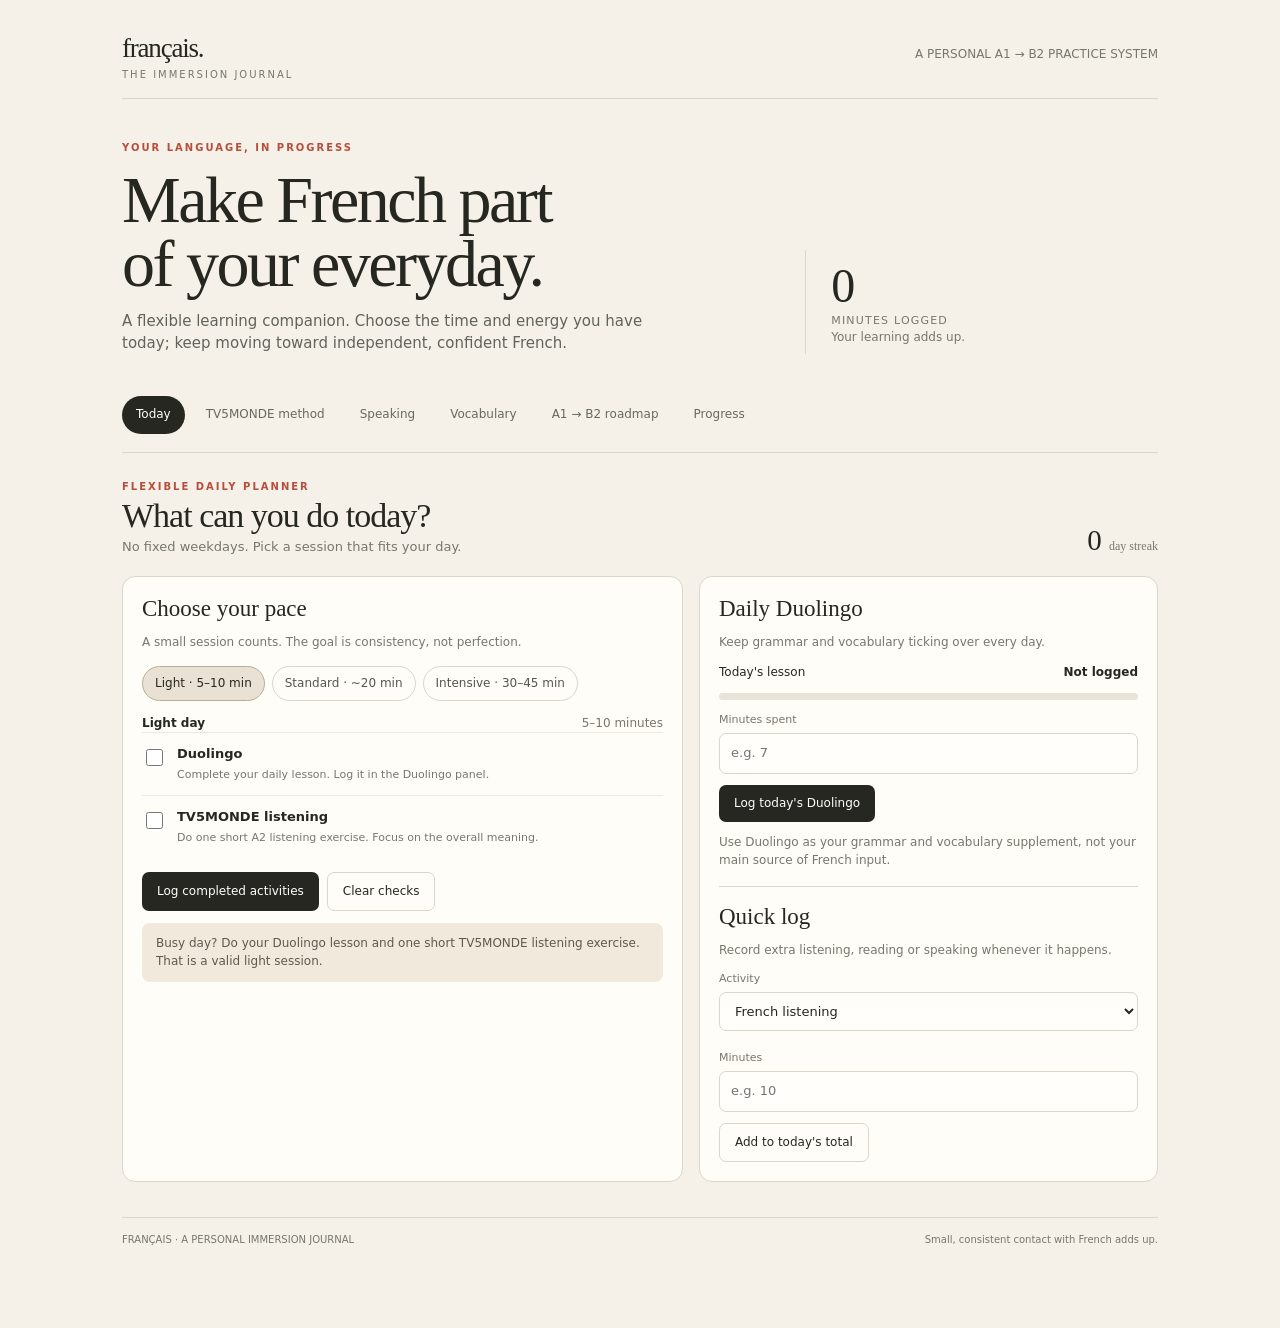
==== index.html @ 385cba16 "Add files via upload" ====
<!doctype html>
<html lang="en">
<head>
<meta charset="utf-8">
<meta name="viewport" content="width=device-width, initial-scale=1, viewport-fit=cover">
<meta name="theme-color" content="#f5f1e8">
<meta name="description" content="A flexible, editorial French immersion tracker from A1 to B2.">
<link rel="manifest" href="manifest.webmanifest">
<title>Français — Immersion Tracker</title>
<style>
:root{--paper:#f5f1e8;--ink:#252720;--muted:#77776d;--line:#dcd6c9;--red:#b64e3d;--green:#456b59;--blue:#526c83;--card:#fffdf8;--serif:Georgia,'Times New Roman',serif;--sans:Inter,ui-sans-serif,system-ui,-apple-system,BlinkMacSystemFont,"Segoe UI",sans-serif}
*{box-sizing:border-box}body{margin:0;background:var(--paper);color:var(--ink);font-family:var(--sans);line-height:1.45}button,input,textarea,select{font:inherit}button{cursor:pointer}.shell{max-width:1080px;margin:auto;padding:22px 22px 80px}.top{display:flex;justify-content:space-between;align-items:center;border-bottom:1px solid var(--line);padding:7px 0 18px}.brand{font-family:var(--serif);font-size:27px;letter-spacing:-1.2px}.brand small{display:block;font:10px var(--sans);letter-spacing:2px;color:var(--muted);margin-top:1px}.topright{font-size:12px;color:var(--muted)}.hero{padding:42px 0 30px;display:grid;grid-template-columns:1.3fr .7fr;gap:28px;align-items:end}.eyebrow{font-size:10px;letter-spacing:2px;text-transform:uppercase;color:var(--red);font-weight:700}.hero h1{font:clamp(38px,6vw,66px)/.98 var(--serif);letter-spacing:-2.5px;margin:12px 0 14px;max-width:650px}.hero p{color:#62635b;max-width:570px;margin:0;font-size:15px}.hero-stat{border-left:1px solid var(--line);padding:8px 0 8px 25px}.big{font:48px var(--serif)}.statlabel{font-size:11px;letter-spacing:1.2px;color:var(--muted);text-transform:uppercase}.nav{display:flex;gap:7px;overflow:auto;padding:12px 0 18px;border-bottom:1px solid var(--line);position:sticky;top:0;background:var(--paper);z-index:5}.nav button{border:1px solid transparent;background:transparent;padding:9px 13px;border-radius:30px;color:#686960;font-size:12px;white-space:nowrap}.nav button.active{background:var(--ink);color:#fff}.section{display:none;padding-top:27px}.section.active{display:block}.sectionhead{display:flex;justify-content:space-between;gap:16px;align-items:end;margin-bottom:19px}.sectionhead h2{font:34px var(--serif);letter-spacing:-1px;margin:3px 0}.sectionhead p{margin:0;color:var(--muted);font-size:13px}.grid{display:grid;grid-template-columns:1.1fr .9fr;gap:16px}.card{background:var(--card);border:1px solid var(--line);border-radius:13px;padding:19px}.card h3{font:23px var(--serif);margin:0 0 6px}.muted{color:var(--muted);font-size:12px}.pills{display:flex;gap:7px;flex-wrap:wrap;margin:14px 0}.pill{border:1px solid var(--line);background:transparent;padding:8px 12px;border-radius:30px;font-size:12px;color:#55574f}.pill.selected{background:#e9e2d4;border-color:#b9ad98;color:var(--ink)}.activity{display:flex;gap:11px;align-items:flex-start;padding:12px 0;border-top:1px solid #eee9df}.activity input{accent-color:var(--green);margin-top:4px;width:17px;height:17px}.activity strong{display:block;font-size:13px}.activity small{display:block;color:var(--muted);font-size:11px;margin-top:3px}.btn{border:0;background:var(--ink);color:white;padding:10px 15px;border-radius:7px;font-size:12px}.btn.secondary{background:transparent;color:var(--ink);border:1px solid var(--line)}.btn.red{background:var(--red)}.btnrow{display:flex;gap:8px;flex-wrap:wrap;margin-top:14px}.progress{height:7px;background:#e9e4d9;border-radius:10px;overflow:hidden;margin:12px 0}.progress span{display:block;height:100%;background:var(--green);width:0;transition:width .2s}.metricrow{display:flex;justify-content:space-between;font-size:12px}.input,textarea,select{width:100%;border:1px solid var(--line);background:#fffefa;border-radius:7px;padding:10px 11px;color:var(--ink);font-size:13px;margin:5px 0 11px}textarea{min-height:90px;resize:vertical}.label{font-size:11px;color:var(--muted);display:block;margin-top:8px}.link{color:var(--red);text-decoration:none;font-size:12px;font-weight:650}.link:hover{text-decoration:underline}.steps{counter-reset:step}.step{display:grid;grid-template-columns:28px 1fr;gap:10px;padding:13px 0;border-top:1px solid #eee9df}.step:before{counter-increment:step;content:counter(step);width:25px;height:25px;border-radius:50%;background:#eee8dc;display:grid;place-items:center;font:14px var(--serif)}.step strong{font-size:13px}.step p{margin:3px 0 0;color:var(--muted);font-size:12px}.word{padding:13px 0;border-top:1px solid #eee9df;display:flex;justify-content:space-between;gap:12px}.word strong{font:18px var(--serif)}.tag{font-size:10px;color:var(--green);background:#eaf0e9;padding:4px 7px;border-radius:20px;height:max-content}.road{display:grid;grid-template-columns:repeat(4,1fr);gap:10px}.phase{border:1px solid var(--line);background:var(--card);border-radius:12px;padding:15px}.phase .level{font:30px var(--serif)}.phase h3{font:19px var(--serif);margin:5px 0}.phase p,.phase li{font-size:11px;color:var(--muted)}.phase ul{padding-left:17px}.phase.current{border-color:var(--red);box-shadow:inset 0 3px var(--red)}.notice{background:#f0e9dc;padding:12px 14px;border-radius:8px;font-size:12px;color:#60594d;margin-top:12px}.empty{font-size:12px;color:var(--muted);padding:15px 0}.footer{border-top:1px solid var(--line);margin-top:35px;padding-top:15px;color:var(--muted);font-size:10px;display:flex;justify-content:space-between;gap:12px}.streak{font:29px var(--serif)}.toast{position:fixed;bottom:20px;left:50%;transform:translateX(-50%);background:var(--ink);color:white;padding:10px 16px;border-radius:30px;font-size:12px;opacity:0;transition:opacity .2s;pointer-events:none}.toast.show{opacity:1}
@media(max-width:720px){.shell{padding:14px 15px 55px}.hero{grid-template-columns:1fr;padding:30px 0 20px;gap:17px}.hero-stat{border-left:0;border-top:1px solid var(--line);padding:14px 0 0;display:flex;align-items:center;gap:12px}.big{font-size:36px}.grid{grid-template-columns:1fr}.road{grid-template-columns:repeat(2,1fr)}.sectionhead{align-items:start;flex-direction:column}.topright{font-size:10px}}
@media(max-width:390px){.road{grid-template-columns:1fr}.hero h1{font-size:43px}}
</style>
</head>
<body>
<div class="shell">
<header class="top"><div class="brand">français.<small>THE IMMERSION JOURNAL</small></div><div class="topright">A PERSONAL A1 → B2 PRACTICE SYSTEM</div></header>
<section class="hero"><div><div class="eyebrow">Your language, in progress</div><h1>Make French part<br>of your everyday.</h1><p>A flexible learning companion. Choose the time and energy you have today; keep moving toward independent, confident French.</p></div><div class="hero-stat"><div class="big" id="totalMinutes">0</div><div><div class="statlabel">Minutes logged</div><div class="muted">Your learning adds up.</div></div></div></section>
<nav class="nav" aria-label="Main navigation">
<button class="active" data-tab="today">Today</button><button data-tab="tv5">TV5MONDE method</button><button data-tab="speaking">Speaking</button><button data-tab="vocab">Vocabulary</button><button data-tab="roadmap">A1 → B2 roadmap</button><button data-tab="history">Progress</button>
</nav>

<main>
<section class="section active" id="today">
<div class="sectionhead"><div><div class="eyebrow">Flexible daily planner</div><h2>What can you do today?</h2><p>No fixed weekdays. Pick a session that fits your day.</p></div><div class="streak"><span id="streak">0</span> <span class="muted">day streak</span></div></div>
<div class="grid">
<div class="card"><h3>Choose your pace</h3><p class="muted">A small session counts. The goal is consistency, not perfection.</p>
<div class="pills" id="modes"><button class="pill selected" data-mode="light">Light · 5–10 min</button><button class="pill" data-mode="standard">Standard · ~20 min</button><button class="pill" data-mode="intensive">Intensive · 30–45 min</button></div>
<div class="metricrow"><strong id="modeTitle">Light day</strong><span id="modeTime" class="muted">5–10 minutes</span></div>
<div id="tasks"></div>
<div class="btnrow"><button class="btn" id="finishSession">Log completed activities</button><button class="btn secondary" id="clearChecks">Clear checks</button></div>
<div class="notice">Busy day? Do your Duolingo lesson and one short TV5MONDE listening exercise. That is a valid light session.</div>
</div>
<div class="card"><h3>Daily Duolingo</h3><p class="muted">Keep grammar and vocabulary ticking over every day.</p>
<div class="metricrow"><span>Today's lesson</span><strong id="duoStatus">Not logged</strong></div><div class="progress"><span id="duoBar"></span></div>
<label class="label">Minutes spent</label><input class="input" id="duoMinutes" type="number" min="0" max="180" placeholder="e.g. 7">
<button class="btn" id="logDuo">Log today's Duolingo</button>
<p class="muted" style="margin-top:12px">Use Duolingo as your grammar and vocabulary supplement, not your main source of French input.</p>
<hr style="border:0;border-top:1px solid var(--line);margin:17px 0">
<h3>Quick log</h3><p class="muted">Record extra listening, reading or speaking whenever it happens.</p>
<label class="label">Activity</label><select class="input" id="quickType"><option>French listening</option><option>Speaking</option><option>Reading</option><option>Writing</option><option>TV5MONDE</option><option>Other immersion</option></select>
<label class="label">Minutes</label><input class="input" id="quickMinutes" type="number" min="1" max="300" placeholder="e.g. 10">
<button class="btn secondary" id="quickLog">Add to today's total</button>
</div>
</div>
</section>

<section class="section" id="tv5">
<div class="sectionhead"><div><div class="eyebrow">Primary learning resource</div><h2>How to use TV5MONDE</h2><p>Turn one short lesson into listening, comprehension and usable language.</p></div><a class="link" href="https://apprendre.tv5monde.com/" target="_blank" rel="noopener">Open TV5MONDE ↗</a></div>
<div class="grid">
<div class="card"><h3>The five-step lesson</h3><p class="muted">Use this workflow for an A2 activity. It also works at B1 and B2.</p>
<div class="steps">
<div class="step"><div><strong>Listen first — no transcript</strong><p>Watch or listen once. Identify the topic, speakers and general message. Don't pause for every unknown word.</p></div></div>
<div class="step"><div><strong>Answer the comprehension questions</strong><p>Use what you understood. Guess where necessary; this trains real-time comprehension.</p></div></div>
<div class="step"><div><strong>Check the transcript</strong><p>Review incorrect answers. Find 3–5 useful words or expressions, not every unfamiliar item.</p></div></div>
<div class="step"><div><strong>Listen again</strong><p>Replay a short section while following the French text, then listen once more without reading.</p></div></div>
<div class="step"><div><strong>Produce something</strong><p>Say or write 2–3 original sentences using expressions from the lesson.</p></div></div>
</div>
</div>
<div class="card"><h3>Log a TV5MONDE lesson</h3><p class="muted">Keep a record of what you studied and what needs another pass.</p>
<label class="label">Lesson title or topic</label><input class="input" id="tvTitle" placeholder="e.g. Se déplacer en ville">
<label class="label">Level</label><select class="input" id="tvLevel"><option>A2</option><option>B1</option><option>B2</option></select>
<label class="label">How did it feel?</label><select class="input" id="tvDifficulty"><option>Comfortable — understood most of it</option><option>Challenging — understood the general idea</option><option>Difficult — need to repeat it</option></select>
<label class="label">New expressions (one per line)</label><textarea id="tvExpressions" placeholder="Je me rends compte que...&#10;Ça dépend de..."></textarea>
<label class="label">Minutes spent</label><input class="input" id="tvMinutes" type="number" min="1" placeholder="e.g. 15">
<button class="btn" id="saveTV">Save lesson</button>
<div id="tvRecent" class="empty">Your saved lessons will appear here.</div>
</div>
</div>
</section>

<section class="section" id="speaking">
<div class="sectionhead"><div><div class="eyebrow">Active production</div><h2>Find your voice in French.</h2><p>Speak before you feel ready. Fluency grows through retrieval and interaction.</p></div></div>
<div class="grid">
<div class="card"><h3>Conversation prompts</h3><p class="muted">Choose a prompt, then open ChatGPT voice mode or another AI tutor.</p>
<div class="pills" id="promptLevels"><button class="pill selected" data-level="A2">A2</button><button class="pill" data-level="B1">B1</button><button class="pill" data-level="B2">B2</button></div>
<div id="promptBox" style="font:22px/1.3 var(--serif);padding:12px 0;min-height:90px">Raconte-moi ce que tu as fait hier et ce que tu as prévu pour demain.</div>
<div class="btnrow"><button class="btn" id="nextPrompt">Another prompt</button><button class="btn secondary" id="copyPrompt">Copy prompt</button></div>
<label class="label">AI tutor instruction</label><textarea id="tutorText" readonly>You are my French conversation partner. My current level is approximately A2. Speak primarily in French, ask one question at a time, and let me finish before correcting me. At the end, give me three important corrections, five useful expressions, and one short challenge. Gradually increase the difficulty as I improve.</textarea>
<button class="btn secondary" id="copyTutor">Copy AI tutor instructions</button>
</div>
<div class="card"><h3>Speaking session log</h3><p class="muted">Track real speaking practice, not just time spent thinking about French.</p>
<label class="label">What did you talk about?</label><input class="input" id="speakTopic" placeholder="e.g. My studies and career plans">
<label class="label">Minutes spoken</label><input class="input" id="speakMinutes" type="number" min="1" placeholder="e.g. 12">
<label class="label">One thing to improve</label><input class="input" id="speakImprove" placeholder="e.g. Past tense / pronunciation">
<button class="btn" id="saveSpeaking">Save speaking session</button>
<div id="speakRecent" class="empty">Your speaking sessions will appear here.</div>
</div>
</div>
</section>

<section class="section" id="vocab">
<div class="sectionhead"><div><div class="eyebrow">Personal phrasebook</div><h2>Collect language worth keeping.</h2><p>Save expressions in context. Whole phrases are more useful than isolated translations.</p></div></div>
<div class="grid">
<div class="card"><h3>Add an expression</h3>
<label class="label">French expression</label><input class="input" id="wordFR" placeholder="Je me rends compte que...">
<label class="label">Meaning</label><input class="input" id="wordEN" placeholder="I realize that...">
<label class="label">Your example sentence</label><textarea id="wordExample" placeholder="Je me rends compte que je dois pratiquer chaque jour."></textarea>
<label class="label">Source</label><select class="input" id="wordSource"><option>TV5MONDE</option><option>Video / podcast</option><option>Conversation</option><option>Duolingo</option><option>Other</option></select>
<button class="btn" id="saveWord">Save expression</button>
</div>
<div class="card"><h3>Your phrasebook <span class="muted" id="wordCount">0 expressions</span></h3><div id="wordList" class="empty">Your saved expressions will appear here.</div></div>
</div>
</section>

<section class="section" id="roadmap">
<div class="sectionhead"><div><div class="eyebrow">Long-term direction</div><h2>From A2 toward B2.</h2><p>Move forward when your abilities are ready, not just when a calendar says so.</p></div></div>
<div class="road">
<div class="phase current"><div class="eyebrow">Current focus</div><div class="level">A2</div><h3>Build the base</h3><ul><li>Everyday conversations</li><li>Past, present and future</li><li>Clear, slow speech</li><li>Short connected writing</li></ul><p><strong>Ready to progress when:</strong> you can discuss familiar topics and understand the main points of clear everyday audio.</p></div>
<div class="phase"><div class="eyebrow">Next milestone</div><div class="level">B1</div><h3>Become independent</h3><ul><li>Longer conversations</li><li>Explain opinions</li><li>Follow learner podcasts</li><li>Read articles on familiar topics</li></ul><p><strong>Ready to progress when:</strong> you can manage most familiar situations and explain experiences and viewpoints.</p></div>
<div class="phase"><div class="eyebrow">Advanced development</div><div class="level">B1+</div><h3>Build range</h3><ul><li>Native interviews</li><li>Abstract topics</li><li>Quebec French exposure</li><li>Structured arguments</li></ul><p><strong>Focus:</strong> reduce dependence on subtitles and become more precise and spontaneous.</p></div>
<div class="phase"><div class="eyebrow">Target</div><div class="level">B2</div><h3>Confident use</h3><ul><li>Complex discussions</li><li>Professional communication</li><li>Extended listening</li><li>Detailed writing</li></ul><p><strong>Target ability:</strong> interact with reasonable fluency and spontaneity across a broad range of subjects.</p></div>
</div>
<div class="notice">At 20 minutes per day, expect this to be a multi-year project. Use CEFR skill descriptors to assess listening, reading, spoken interaction, spoken production and writing separately. A completed lesson or app streak is not proof of a CEFR level.</div>
<div class="card" style="margin-top:16px"><h3>Recommended progression of resources</h3><div class="activity"><div><strong>A2 · TV5MONDE + clear learner videos</strong><small>Build comprehension with subtitles and repeated listening.</small></div></div><div class="activity"><div><strong>A2 → B1 · InnerFrench</strong><small>Introduce slower, learner-oriented native-style discussions when understandable.</small></div></div><div class="activity"><div><strong>B1 · Radio-Canada and Easy French</strong><small>Increase exposure to spontaneous speech and Quebec accents.</small></div></div><div class="activity"><div><strong>B1 → B2 · Native interviews, news and longer reading</strong><small>Practise nuance, argumentation and professional topics.</small></div></div><div class="btnrow"><a class="link" href="https://apprendre.tv5monde.com/" target="_blank">TV5MONDE ↗</a><a class="link" href="https://innerfrench.com/" target="_blank">InnerFrench ↗</a><a class="link" href="https://ici.radio-canada.ca/" target="_blank">Radio-Canada ↗</a><a class="link" href="https://europass.europa.eu/en/common-european-framework-reference-languages-self-assessment-grid" target="_blank">CEFR self-assessment ↗</a></div></div>
</section>

<section class="section" id="history">
<div class="sectionhead"><div><div class="eyebrow">Your effort, made visible</div><h2>Progress over time.</h2><p>Measure consistency and real practice. Don't confuse streaks with proficiency.</p></div><button class="btn secondary" id="exportData">Export my data</button></div>
<div class="grid">
<div class="card"><h3>Learning totals</h3><div class="metricrow"><span>Total minutes</span><strong id="histMinutes">0</strong></div><div class="metricrow"><span>Duolingo days logged</span><strong id="histDuo">0</strong></div><div class="metricrow"><span>TV5MONDE lessons</span><strong id="histTV">0</strong></div><div class="metricrow"><span>Speaking sessions</span><strong id="histSpeak">0</strong></div><div class="metricrow"><span>Saved expressions</span><strong id="histWords">0</strong></div></div>
<div class="card"><h3>Recent activity</h3><div id="activityHistory" class="empty">Your activity will appear here as you log it.</div></div>
</div>
<div class="btnrow"><button class="btn secondary" id="importData">Import backup</button><input type="file" id="importFile" accept="application/json" hidden><button class="btn secondary" id="resetAll">Reset all data</button></div>
<p class="muted">Your information is stored in this browser on this device. Export a backup before changing phones or browsers. This version does not sync automatically between devices.</p>
</section>
</main>
<footer class="footer"><span>FRANÇAIS · A PERSONAL IMMERSION JOURNAL</span><span>Small, consistent contact with French adds up.</span></footer>
</div>
<div class="toast" id="toast"></div>
<script>
const KEY='francaisImmersion_v1';
const blank=()=>({logs:[],duo:{},tv:[],speaking:[],words:[],checks:{},mode:'light'});
let data=load();
function load(){try{return JSON.parse(localStorage.getItem(KEY))||blank()}catch(e){return blank()}}
function save(){localStorage.setItem(KEY,JSON.stringify(data));render()}
function today(){let d=new Date();return d.getFullYear()+'-'+String(d.getMonth()+1).padStart(2,'0')+'-'+String(d.getDate()).padStart(2,'0')}
function toast(s){let el=document.getElementById('toast');el.textContent=s;el.classList.add('show');setTimeout(()=>el.classList.remove('show'),1800)}
function addLog(type,minutes,detail){data.logs.push({date:today(),type,minutes:Number(minutes)||0,detail:detail||''});}
const modes={
light:{title:'Light day',time:'5–10 minutes',tasks:[['Duolingo','Complete your daily lesson. Log it in the Duolingo panel.'],['TV5MONDE listening','Do one short A2 listening exercise. Focus on the overall meaning.']]},
standard:{title:'Standard day',time:'About 20 minutes',tasks:[['Duolingo','5–7 minutes of grammar and vocabulary.'],['TV5MONDE lesson','8–10 minutes: listen, answer, check transcript, replay.'],['Active recall','3–5 minutes: say or write a few sentences using new expressions.']]},
intensive:{title:'Intensive day',time:'30–45 minutes',tasks:[['Duolingo','5–7 minutes of grammar and vocabulary.'],['TV5MONDE or curated video','10–15 minutes of focused listening and transcript review.'],['Speaking','10–15 minutes of AI or human conversation.'],['Review','5 minutes: note corrections and save useful phrases.']]}
};
function renderTasks(){let m=modes[data.mode];document.querySelectorAll('[data-mode]').forEach(b=>b.classList.toggle('selected',b.dataset.mode===data.mode));document.getElementById('modeTitle').textContent=m.title;document.getElementById('modeTime').textContent=m.time;document.getElementById('tasks').innerHTML=m.tasks.map((t,i)=>`<label class="activity"><input type="checkbox" data-task="${i}" ${data.checks[data.mode+'-'+i]?'checked':''}><span><strong>${t[0]}</strong><small>${t[1]}</small></span></label>`).join('')}
function render(){
renderTasks();
let total=data.logs.reduce((a,x)=>a+x.minutes,0);document.getElementById('totalMinutes').textContent=total;document.getElementById('histMinutes').textContent=total;
let dates=[...new Set(data.logs.map(x=>x.date).concat(Object.keys(data.duo).filter(k=>data.duo[k])))].sort().reverse();let streak=0,cur=new Date();for(let i=0;i<dates.length;i++){let ds=cur.getFullYear()+'-'+String(cur.getMonth()+1).padStart(2,'0')+'-'+String(cur.getDate()).padStart(2,'0');if(dates.includes(ds)){streak++;cur.setDate(cur.getDate()-1)}else if(i===0){cur.setDate(cur.getDate()-1);let y=cur.getFullYear()+'-'+String(cur.getMonth()+1).padStart(2,'0')+'-'+String(cur.getDate()).padStart(2,'0');if(dates.includes(y)){streak++;cur.setDate(cur.getDate()-1)}else break}else break}document.getElementById('streak').textContent=streak;
let duoDays=Object.values(data.duo).filter(Boolean).length;document.getElementById('histDuo').textContent=duoDays;document.getElementById('duoStatus').textContent=data.duo[today()]?'Logged today':'Not logged';document.getElementById('duoBar').style.width=data.duo[today()]?'100%':'0%';
document.getElementById('histTV').textContent=data.tv.length;document.getElementById('histSpeak').textContent=data.speaking.length;document.getElementById('histWords').textContent=data.words.length;document.getElementById('wordCount').textContent=data.words.length+' expressions';
document.getElementById('tvRecent').innerHTML=data.tv.length?data.tv.slice(-3).reverse().map(x=>`<div class="activity"><div><strong>${esc(x.title||'Untitled lesson')} · ${esc(x.level)}</strong><small>${esc(x.difficulty)} · ${x.minutes} min · ${x.date}</small></div></div>`).join(''):'<div class="empty">Your saved lessons will appear here.</div>';
document.getElementById('speakRecent').innerHTML=data.speaking.length?data.speaking.slice(-3).reverse().map(x=>`<div class="activity"><div><strong>${esc(x.topic||'Conversation')} · ${x.minutes} min</strong><small>${esc(x.improve||'No note')} · ${x.date}</small></div></div>`).join(''):'<div class="empty">Your speaking sessions will appear here.</div>';
document.getElementById('wordList').innerHTML=data.words.length?data.words.slice().reverse().map((w,i)=>`<div class="word"><div><strong>${esc(w.fr)}</strong><div class="muted">${esc(w.en)}</div>${w.example?`<small>${esc(w.example)}</small>`:''}<div class="muted">${esc(w.source)}</div></div><button class="pill" data-deleteword="${data.words.length-1-i}">Delete</button></div>`).join(''):'<div class="empty">Your saved expressions will appear here.</div>';
document.getElementById('activityHistory').innerHTML=data.logs.length?data.logs.slice(-12).reverse().map(x=>`<div class="activity"><div><strong>${esc(x.type)} · ${x.minutes} min</strong><small>${esc(x.detail)} ${x.date}</small></div></div>`).join(''):'<div class="empty">Your activity will appear here as you log it.</div>';
}
function esc(s){return String(s??'').replace(/[&<>"']/g,c=>({'&':'&amp;','<':'&lt;','>':'&gt;','"':'&quot;',"'":'&#39;'}[c]))}
document.querySelectorAll('.nav button').forEach(b=>b.addEventListener('click',()=>{document.querySelectorAll('.nav button').forEach(x=>x.classList.toggle('active',x===b));document.querySelectorAll('.section').forEach(x=>x.classList.toggle('active',x.id===b.dataset.tab));window.scrollTo({top:0,behavior:'smooth'})}));
document.getElementById('modes').addEventListener('click',e=>{let b=e.target.closest('[data-mode]');if(!b)return;data.mode=b.dataset.mode;save()});
document.getElementById('tasks').addEventListener('change',e=>{if(e.target.dataset.task!==undefined){data.checks[data.mode+'-'+e.target.dataset.task]=e.target.checked;localStorage.setItem(KEY,JSON.stringify(data))}});
document.getElementById('finishSession').onclick=()=>{let m=modes[data.mode],n=m.tasks.filter((_,i)=>data.checks[data.mode+'-'+i]).length;if(!n){toast('Check an activity first.');return}let mins=data.mode==='light'?8:data.mode==='standard'?20:38;addLog(data.mode+' session',mins,n+' of '+m.tasks.length+' activities checked');save();toast('Session logged.')};
document.getElementById('clearChecks').onclick=()=>{Object.keys(data.checks).filter(k=>k.startsWith(data.mode+'-')).forEach(k=>delete data.checks[k]);save()};
document.getElementById('logDuo').onclick=()=>{let m=Number(document.getElementById('duoMinutes').value)||5;data.duo[today()]=true;addLog('Duolingo',m,'Daily lesson');save();toast('Duolingo logged.')};
document.getElementById('quickLog').onclick=()=>{let m=Number(document.getElementById('quickMinutes').value);if(!m){toast('Enter the minutes first.');return}let t=document.getElementById('quickType').value;addLog(t,m,'Independent activity');save();document.getElementById('quickMinutes').value='';toast('Activity added.')};
document.getElementById('saveTV').onclick=()=>{let title=document.getElementById('tvTitle').value,minutes=Number(document.getElementById('tvMinutes').value)||10;data.tv.push({title,level:document.getElementById('tvLevel').value,difficulty:document.getElementById('tvDifficulty').value,expressions:document.getElementById('tvExpressions').value,minutes,date:today()});addLog('TV5MONDE',minutes,title);save();['tvTitle','tvExpressions','tvMinutes'].forEach(id=>document.getElementById(id).value='');toast('Lesson saved.')};
const prompts={A2:['Raconte-moi ce que tu as fait hier et ce que tu as prévu pour demain.','Décris ton quartier. Qu’est-ce que tu aimes et qu’est-ce que tu voudrais changer ?','Parle-moi d’un film, d’une série ou d’un livre que tu as aimé.','Qu’est-ce que tu fais pour rester en bonne santé ?','Décris une journée idéale pour toi.'],B1:['Penses-tu que les réseaux sociaux rapprochent les gens ou les isolent ? Pourquoi ?','Raconte une décision difficile que tu as prise et explique ses conséquences.','Quels sont les avantages et les inconvénients du télétravail ?','Comment la technologie transforme-t-elle notre façon d’apprendre ?','Si tu pouvais changer une chose dans ton système éducatif, que changerais-tu ?'],B2:['Dans quelle mesure l’intelligence artificielle risque-t-elle de transformer le marché du travail ?','Le bilinguisme devrait-il être une exigence pour certains emplois au Canada ? Défends ton point de vue.','La croissance économique est-elle toujours compatible avec la protection de l’environnement ?','Comment distinguer la liberté individuelle de la responsabilité collective ?','Les études universitaires préparent-elles suffisamment les jeunes au monde professionnel ?']};
let level='A2',pidx=0;function showPrompt(){document.getElementById('promptBox').textContent=prompts[level][pidx%prompts[level].length]}document.getElementById('promptLevels').onclick=e=>{let b=e.target.closest('[data-level]');if(!b)return;level=b.dataset.level;pidx=0;document.querySelectorAll('[data-level]').forEach(x=>x.classList.toggle('selected',x===b));showPrompt()};document.getElementById('nextPrompt').onclick=()=>{pidx++;showPrompt()};document.getElementById('copyPrompt').onclick=()=>copy(document.getElementById('promptBox').textContent);document.getElementById('copyTutor').onclick=()=>copy(document.getElementById('tutorText').value);
async function copy(t){try{await navigator.clipboard.writeText(t);toast('Copied to clipboard.')}catch(e){toast('Select and copy the text manually.')}} 
document.getElementById('saveSpeaking').onclick=()=>{let minutes=Number(document.getElementById('speakMinutes').value);if(!minutes){toast('Enter speaking minutes.');return}let x={topic:document.getElementById('speakTopic').value,minutes,improve:document.getElementById('speakImprove').value,date:today()};data.speaking.push(x);addLog('Speaking',minutes,x.topic);save();['speakTopic','speakMinutes','speakImprove'].forEach(id=>document.getElementById(id).value='');toast('Speaking session saved.')};
document.getElementById('saveWord').onclick=()=>{let fr=document.getElementById('wordFR').value.trim(),en=document.getElementById('wordEN').value.trim();if(!fr||!en){toast('Add the expression and its meaning.');return}data.words.push({fr,en,example:document.getElementById('wordExample').value,source:document.getElementById('wordSource').value});save();['wordFR','wordEN','wordExample'].forEach(id=>document.getElementById(id).value='');toast('Expression saved.')};
document.getElementById('wordList').onclick=e=>{let b=e.target.closest('[data-deleteword]');if(!b)return;data.words.splice(Number(b.dataset.deleteword),1);save()};
document.getElementById('exportData').onclick=()=>{let blob=new Blob([JSON.stringify(data,null,2)],{type:'application/json'});let a=document.createElement('a');a.href=URL.createObjectURL(blob);a.download='francais-backup.json';a.click();URL.revokeObjectURL(a.href)};
document.getElementById('importData').onclick=()=>document.getElementById('importFile').click();document.getElementById('importFile').onchange=async e=>{let f=e.target.files[0];if(!f)return;try{let x=JSON.parse(await f.text());if(!x.logs||!x.words)throw Error();data=x;save();toast('Backup imported.')}catch(err){toast('That backup file could not be read.')}};
document.getElementById('resetAll').onclick=()=>{if(confirm('Delete all French tracker data from this browser? Export a backup first if you want to keep it.')){data=blank();save();toast('Tracker reset.')}};
render();
if('serviceWorker' in navigator && location.protocol.startsWith('http'))navigator.serviceWorker.register('./sw.js').catch(()=>{});
</script>
</body></html>
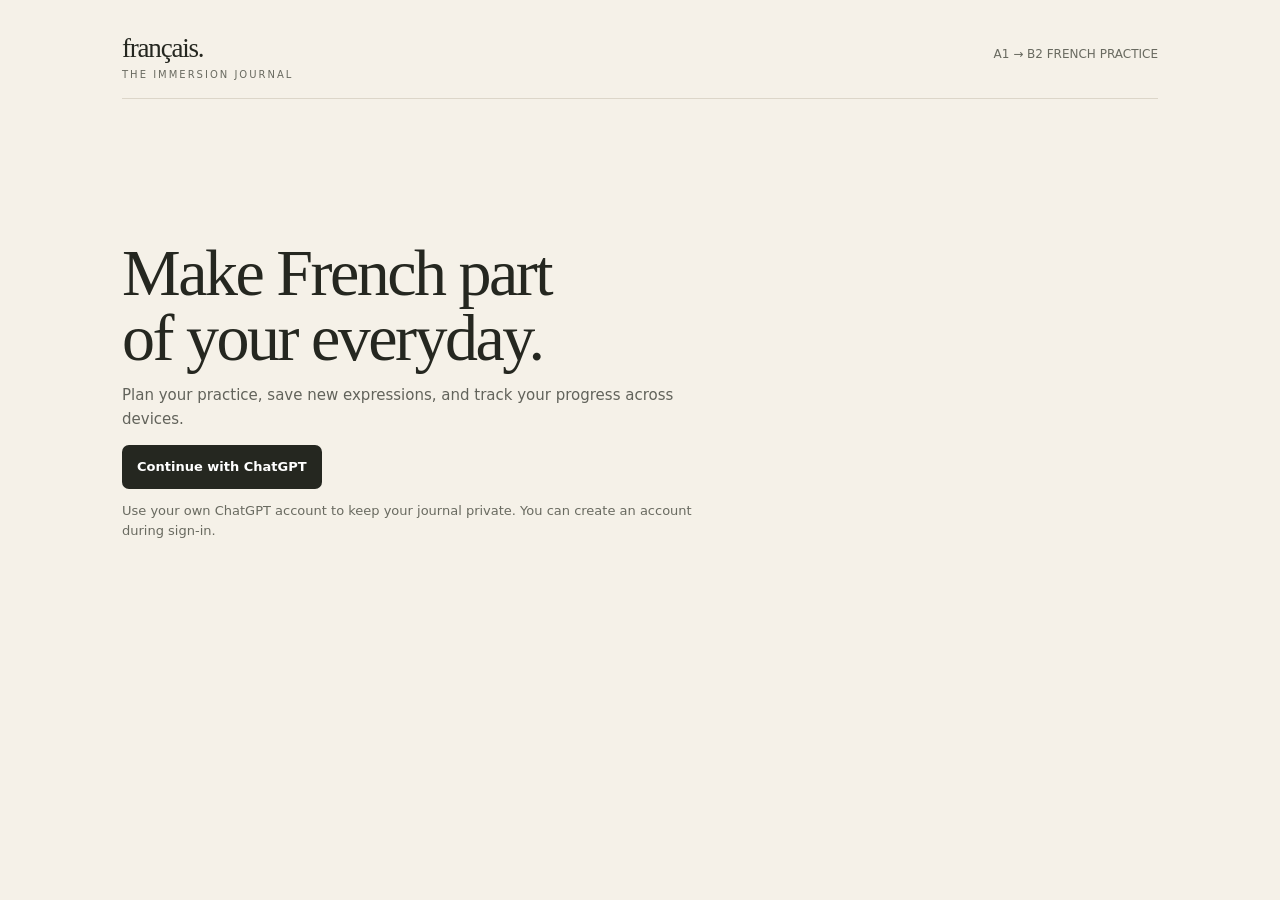
==== commit a6363b2d: "Publish account-based French tracker on GitHub Pages" ====
--- a/index.html
+++ b/index.html
@@ -3,69 +3,94 @@
 <head>
 <meta charset="utf-8">
 <meta name="viewport" content="width=device-width, initial-scale=1, viewport-fit=cover">
+<meta name="referrer" content="no-referrer">
+<meta http-equiv="Content-Security-Policy" content="default-src 'self'; connect-src 'self' https://francais-immersion-journal.twinchime8.chatgpt.site; style-src 'self' 'unsafe-inline'; base-uri 'none'; object-src 'none'">
 <meta name="theme-color" content="#f5f1e8">
+<meta name="journal-owner" content="">
+<meta name="journal-service" content="https://francais-immersion-journal.twinchime8.chatgpt.site">
 <meta name="description" content="A flexible, editorial French immersion tracker from A1 to B2.">
-<link rel="manifest" href="manifest.webmanifest">
+<link rel="manifest" href="./manifest.webmanifest">
+<link rel="icon" href="./journal/icon-192.png">
+<link rel="apple-touch-icon" href="./journal/icon-192.png">
 <title>Français — Immersion Tracker</title>
-<style>
-:root{--paper:#f5f1e8;--ink:#252720;--muted:#77776d;--line:#dcd6c9;--red:#b64e3d;--green:#456b59;--blue:#526c83;--card:#fffdf8;--serif:Georgia,'Times New Roman',serif;--sans:Inter,ui-sans-serif,system-ui,-apple-system,BlinkMacSystemFont,"Segoe UI",sans-serif}
-*{box-sizing:border-box}body{margin:0;background:var(--paper);color:var(--ink);font-family:var(--sans);line-height:1.45}button,input,textarea,select{font:inherit}button{cursor:pointer}.shell{max-width:1080px;margin:auto;padding:22px 22px 80px}.top{display:flex;justify-content:space-between;align-items:center;border-bottom:1px solid var(--line);padding:7px 0 18px}.brand{font-family:var(--serif);font-size:27px;letter-spacing:-1.2px}.brand small{display:block;font:10px var(--sans);letter-spacing:2px;color:var(--muted);margin-top:1px}.topright{font-size:12px;color:var(--muted)}.hero{padding:42px 0 30px;display:grid;grid-template-columns:1.3fr .7fr;gap:28px;align-items:end}.eyebrow{font-size:10px;letter-spacing:2px;text-transform:uppercase;color:var(--red);font-weight:700}.hero h1{font:clamp(38px,6vw,66px)/.98 var(--serif);letter-spacing:-2.5px;margin:12px 0 14px;max-width:650px}.hero p{color:#62635b;max-width:570px;margin:0;font-size:15px}.hero-stat{border-left:1px solid var(--line);padding:8px 0 8px 25px}.big{font:48px var(--serif)}.statlabel{font-size:11px;letter-spacing:1.2px;color:var(--muted);text-transform:uppercase}.nav{display:flex;gap:7px;overflow:auto;padding:12px 0 18px;border-bottom:1px solid var(--line);position:sticky;top:0;background:var(--paper);z-index:5}.nav button{border:1px solid transparent;background:transparent;padding:9px 13px;border-radius:30px;color:#686960;font-size:12px;white-space:nowrap}.nav button.active{background:var(--ink);color:#fff}.section{display:none;padding-top:27px}.section.active{display:block}.sectionhead{display:flex;justify-content:space-between;gap:16px;align-items:end;margin-bottom:19px}.sectionhead h2{font:34px var(--serif);letter-spacing:-1px;margin:3px 0}.sectionhead p{margin:0;color:var(--muted);font-size:13px}.grid{display:grid;grid-template-columns:1.1fr .9fr;gap:16px}.card{background:var(--card);border:1px solid var(--line);border-radius:13px;padding:19px}.card h3{font:23px var(--serif);margin:0 0 6px}.muted{color:var(--muted);font-size:12px}.pills{display:flex;gap:7px;flex-wrap:wrap;margin:14px 0}.pill{border:1px solid var(--line);background:transparent;padding:8px 12px;border-radius:30px;font-size:12px;color:#55574f}.pill.selected{background:#e9e2d4;border-color:#b9ad98;color:var(--ink)}.activity{display:flex;gap:11px;align-items:flex-start;padding:12px 0;border-top:1px solid #eee9df}.activity input{accent-color:var(--green);margin-top:4px;width:17px;height:17px}.activity strong{display:block;font-size:13px}.activity small{display:block;color:var(--muted);font-size:11px;margin-top:3px}.btn{border:0;background:var(--ink);color:white;padding:10px 15px;border-radius:7px;font-size:12px}.btn.secondary{background:transparent;color:var(--ink);border:1px solid var(--line)}.btn.red{background:var(--red)}.btnrow{display:flex;gap:8px;flex-wrap:wrap;margin-top:14px}.progress{height:7px;background:#e9e4d9;border-radius:10px;overflow:hidden;margin:12px 0}.progress span{display:block;height:100%;background:var(--green);width:0;transition:width .2s}.metricrow{display:flex;justify-content:space-between;font-size:12px}.input,textarea,select{width:100%;border:1px solid var(--line);background:#fffefa;border-radius:7px;padding:10px 11px;color:var(--ink);font-size:13px;margin:5px 0 11px}textarea{min-height:90px;resize:vertical}.label{font-size:11px;color:var(--muted);display:block;margin-top:8px}.link{color:var(--red);text-decoration:none;font-size:12px;font-weight:650}.link:hover{text-decoration:underline}.steps{counter-reset:step}.step{display:grid;grid-template-columns:28px 1fr;gap:10px;padding:13px 0;border-top:1px solid #eee9df}.step:before{counter-increment:step;content:counter(step);width:25px;height:25px;border-radius:50%;background:#eee8dc;display:grid;place-items:center;font:14px var(--serif)}.step strong{font-size:13px}.step p{margin:3px 0 0;color:var(--muted);font-size:12px}.word{padding:13px 0;border-top:1px solid #eee9df;display:flex;justify-content:space-between;gap:12px}.word strong{font:18px var(--serif)}.tag{font-size:10px;color:var(--green);background:#eaf0e9;padding:4px 7px;border-radius:20px;height:max-content}.road{display:grid;grid-template-columns:repeat(4,1fr);gap:10px}.phase{border:1px solid var(--line);background:var(--card);border-radius:12px;padding:15px}.phase .level{font:30px var(--serif)}.phase h3{font:19px var(--serif);margin:5px 0}.phase p,.phase li{font-size:11px;color:var(--muted)}.phase ul{padding-left:17px}.phase.current{border-color:var(--red);box-shadow:inset 0 3px var(--red)}.notice{background:#f0e9dc;padding:12px 14px;border-radius:8px;font-size:12px;color:#60594d;margin-top:12px}.empty{font-size:12px;color:var(--muted);padding:15px 0}.footer{border-top:1px solid var(--line);margin-top:35px;padding-top:15px;color:var(--muted);font-size:10px;display:flex;justify-content:space-between;gap:12px}.streak{font:29px var(--serif)}.toast{position:fixed;bottom:20px;left:50%;transform:translateX(-50%);background:var(--ink);color:white;padding:10px 16px;border-radius:30px;font-size:12px;opacity:0;transition:opacity .2s;pointer-events:none}.toast.show{opacity:1}
-@media(max-width:720px){.shell{padding:14px 15px 55px}.hero{grid-template-columns:1fr;padding:30px 0 20px;gap:17px}.hero-stat{border-left:0;border-top:1px solid var(--line);padding:14px 0 0;display:flex;align-items:center;gap:12px}.big{font-size:36px}.grid{grid-template-columns:1fr}.road{grid-template-columns:repeat(2,1fr)}.sectionhead{align-items:start;flex-direction:column}.topright{font-size:10px}}
-@media(max-width:390px){.road{grid-template-columns:1fr}.hero h1{font-size:43px}}
-</style>
+<link rel="stylesheet" href="./journal/journal.css">
 </head>
 <body>
-<div class="shell">
-<header class="top"><div class="brand">français.<small>THE IMMERSION JOURNAL</small></div><div class="topright">A PERSONAL A1 → B2 PRACTICE SYSTEM</div></header>
-<section class="hero"><div><div class="eyebrow">Your language, in progress</div><h1>Make French part<br>of your everyday.</h1><p>A flexible learning companion. Choose the time and energy you have today; keep moving toward independent, confident French.</p></div><div class="hero-stat"><div class="big" id="totalMinutes">0</div><div><div class="statlabel">Minutes logged</div><div class="muted">Your learning adds up.</div></div></div></section>
+
+<div class="shell" id="pagesWelcome">
+<header class="top">
+  <div class="brand">français.<small>THE IMMERSION JOURNAL</small></div>
+  <div class="topright">A1 → B2 FRENCH PRACTICE</div>
+</header>
+<main class="hero sign-in-hero">
+  <div>
+    <h1>Make French part<br>of your everyday.</h1>
+    <p>Plan your practice, save new expressions, and track your progress across devices.</p>
+    <div class="btnrow">
+      <button class="btn" id="pagesSignIn" disabled>Continue with ChatGPT</button>
+    </div>
+    <p class="sign-in-help">Use your own ChatGPT account to keep your journal private. You can create an account during sign-in.</p>
+  </div>
+<p id="pagesStatus" class="sign-in-help" role="status">Checking sign-in…</p>
+  </main>
+</div>
+<div class="shell" id="pagesJournal" hidden>
+<header class="top"><div class="brand">français.<small>THE IMMERSION JOURNAL</small></div><div class="topright">A PERSONAL A1 → B2 PRACTICE SYSTEM
+<div class="account-row"><span id="syncStatus" class="status" role="status">Connecting…</span><button class="btn secondary" type="button" id="pagesSignOut">Sign out</button></div></div></header>
+<section class="hero"><div><div class="eyebrow">Your language, in progress</div><h1>Make French part<br>of your everyday.</h1><p>A flexible learning companion. Choose the time and energy you have today; keep moving toward independent, confident French.</p></div><div class="hero-stat"><div class="big" id="totalMinutes">0</div><div><div class="statlabel">Minutes logged</div><div class="muted"><span id="heroFocus">A2 focus</span></div></div></div></section>
 <nav class="nav" aria-label="Main navigation">
 <button class="active" data-tab="today">Today</button><button data-tab="tv5">TV5MONDE method</button><button data-tab="speaking">Speaking</button><button data-tab="vocab">Vocabulary</button><button data-tab="roadmap">A1 → B2 roadmap</button><button data-tab="history">Progress</button>
 </nav>
 
 <main>
 <section class="section active" id="today">
-<div class="sectionhead"><div><div class="eyebrow">Flexible daily planner</div><h2>What can you do today?</h2><p>No fixed weekdays. Pick a session that fits your day.</p></div><div class="streak"><span id="streak">0</span> <span class="muted">day streak</span></div></div>
+<div class="sectionhead"><div><div class="eyebrow">Flexible daily planner</div><h2>What can you do today?</h2><p>No fixed weekdays. Pick a session that fits your day.</p></div><div class="streak"><span id="streak">0</span> <span class="muted">day practice streak</span></div></div>
 <div class="grid">
-<div class="card"><h3>Choose your pace</h3><p class="muted">A small session counts. The goal is consistency, not perfection.</p>
+<div class="card"><h3>Choose your pace</h3><p class="muted">Check off the activities you finish.</p>
 <div class="pills" id="modes"><button class="pill selected" data-mode="light">Light · 5–10 min</button><button class="pill" data-mode="standard">Standard · ~20 min</button><button class="pill" data-mode="intensive">Intensive · 30–45 min</button></div>
 <div class="metricrow"><strong id="modeTitle">Light day</strong><span id="modeTime" class="muted">5–10 minutes</span></div>
 <div id="tasks"></div>
+<label class="label" for="sessionMinutes">Additional minutes</label><input class="input" id="sessionMinutes" type="number" min="0" max="300" inputmode="numeric" placeholder="Optional">
+<p class="form-note">Enter minutes for activities you haven’t already logged in another panel.</p>
 <div class="btnrow"><button class="btn" id="finishSession">Log completed activities</button><button class="btn secondary" id="clearChecks">Clear checks</button></div>
 <div class="notice">Busy day? Do your Duolingo lesson and one short TV5MONDE listening exercise. That is a valid light session.</div>
 </div>
-<div class="card"><h3>Daily Duolingo</h3><p class="muted">Keep grammar and vocabulary ticking over every day.</p>
+<div class="card"><h3>Daily Duolingo</h3><p class="muted"><strong id="duoStreak">0</strong> day Duolingo streak · <a class="link" href="https://www.duolingo.com/learn" target="_blank" rel="noopener">Open Duolingo ↗</a></p>
 <div class="metricrow"><span>Today's lesson</span><strong id="duoStatus">Not logged</strong></div><div class="progress"><span id="duoBar"></span></div>
-<label class="label">Minutes spent</label><input class="input" id="duoMinutes" type="number" min="0" max="180" placeholder="e.g. 7">
-<button class="btn" id="logDuo">Log today's Duolingo</button>
-<p class="muted" style="margin-top:12px">Use Duolingo as your grammar and vocabulary supplement, not your main source of French input.</p>
+<label class="label" for="duoMinutes">Minutes spent</label><input class="input" id="duoMinutes" type="number" min="1" max="180" inputmode="numeric" placeholder="e.g. 7">
+<div class="btnrow"><button class="btn" id="logDuo">Log today's Duolingo</button><button class="btn secondary" id="undoDuo" hidden>Remove today’s log</button></div>
+<p class="muted" style="margin-top:12px">Use Duolingo for grammar and vocabulary, and TV5MONDE or a curated video for listening.</p>
 <hr style="border:0;border-top:1px solid var(--line);margin:17px 0">
 <h3>Quick log</h3><p class="muted">Record extra listening, reading or speaking whenever it happens.</p>
-<label class="label">Activity</label><select class="input" id="quickType"><option>French listening</option><option>Speaking</option><option>Reading</option><option>Writing</option><option>TV5MONDE</option><option>Other immersion</option></select>
-<label class="label">Minutes</label><input class="input" id="quickMinutes" type="number" min="1" max="300" placeholder="e.g. 10">
+<label class="label" for="quickType">Activity</label><select class="input" id="quickType"><option>French listening</option><option>Speaking</option><option>Reading</option><option>Writing</option><option>TV5MONDE</option><option>Vocabulary review</option><option>Other immersion</option></select>
+<label class="label" for="quickMinutes">Minutes</label><input class="input" id="quickMinutes" type="number" min="1" max="300" placeholder="e.g. 10">
 <button class="btn secondary" id="quickLog">Add to today's total</button>
 </div>
 </div>
 </section>
 
 <section class="section" id="tv5">
-<div class="sectionhead"><div><div class="eyebrow">Primary learning resource</div><h2>How to use TV5MONDE</h2><p>Turn one short lesson into listening, comprehension and usable language.</p></div><a class="link" href="https://apprendre.tv5monde.com/" target="_blank" rel="noopener">Open TV5MONDE ↗</a></div>
+<div class="sectionhead"><div><div class="eyebrow">Primary learning resource</div><h2>How to use TV5MONDE</h2><p>Turn one short lesson into listening, comprehension and usable language.</p></div><a class="link" href="https://apprendre.tv5monde.com/fr/exercices/a2-elementaire" target="_blank" rel="noopener">Browse A2 exercises ↗</a></div>
 <div class="grid">
 <div class="card"><h3>The five-step lesson</h3><p class="muted">Use this workflow for an A2 activity. It also works at B1 and B2.</p>
-<div class="steps">
-<div class="step"><div><strong>Listen first — no transcript</strong><p>Watch or listen once. Identify the topic, speakers and general message. Don't pause for every unknown word.</p></div></div>
-<div class="step"><div><strong>Answer the comprehension questions</strong><p>Use what you understood. Guess where necessary; this trains real-time comprehension.</p></div></div>
-<div class="step"><div><strong>Check the transcript</strong><p>Review incorrect answers. Find 3–5 useful words or expressions, not every unfamiliar item.</p></div></div>
-<div class="step"><div><strong>Listen again</strong><p>Replay a short section while following the French text, then listen once more without reading.</p></div></div>
-<div class="step"><div><strong>Produce something</strong><p>Say or write 2–3 original sentences using expressions from the lesson.</p></div></div>
+<div class="steps" id="tvSteps">
+<div class="step"><div><label><input type="checkbox" data-tv-step="0"><strong>Listen first — no transcript</strong></label><p>Watch or listen once. Identify the topic, speakers and general message. Don't pause for every unknown word.</p></div></div>
+<div class="step"><div><label><input type="checkbox" data-tv-step="1"><strong>Answer the comprehension questions</strong></label><p>Use what you understood. Guess where necessary; this trains real-time comprehension.</p></div></div>
+<div class="step"><div><label><input type="checkbox" data-tv-step="2"><strong>Check the transcript</strong></label><p>Review incorrect answers. Find 3–5 useful words or expressions, not every unfamiliar item.</p></div></div>
+<div class="step"><div><label><input type="checkbox" data-tv-step="3"><strong>Listen again</strong></label><p>Replay a short section while following the French text, then listen once more without reading.</p></div></div>
+<div class="step"><div><label><input type="checkbox" data-tv-step="4"><strong>Produce something</strong></label><p>Say or write 2–3 original sentences using expressions from the lesson.</p></div></div>
 </div>
 </div>
-<div class="card"><h3>Log a TV5MONDE lesson</h3><p class="muted">Keep a record of what you studied and what needs another pass.</p>
-<label class="label">Lesson title or topic</label><input class="input" id="tvTitle" placeholder="e.g. Se déplacer en ville">
-<label class="label">Level</label><select class="input" id="tvLevel"><option>A2</option><option>B1</option><option>B2</option></select>
-<label class="label">How did it feel?</label><select class="input" id="tvDifficulty"><option>Comfortable — understood most of it</option><option>Challenging — understood the general idea</option><option>Difficult — need to repeat it</option></select>
-<label class="label">New expressions (one per line)</label><textarea id="tvExpressions" placeholder="Je me rends compte que...&#10;Ça dépend de..."></textarea>
-<label class="label">Minutes spent</label><input class="input" id="tvMinutes" type="number" min="1" placeholder="e.g. 15">
+<div class="card"><h3>Log a listening lesson</h3><p class="muted">Keep a record of what you studied and what needs another pass.</p>
+<label class="label" for="tvTitle">Lesson title or topic</label><input class="input" id="tvTitle" placeholder="e.g. Se déplacer en ville">
+<label class="label" for="tvSource">Source</label><select class="input" id="tvSource"><option>TV5MONDE</option><option>Curated video</option></select>
+<label class="label" for="tvUrl">Lesson or video link</label><input class="input" id="tvUrl" type="url" inputmode="url" placeholder="https://">
+<div class="fields"><div><label class="label" for="tvLevel">Level</label><select class="input" id="tvLevel"><option>A2</option><option>A1</option><option>B1</option><option>B2</option></select></div><div><label class="label" for="tvDifficulty">How did it feel?</label><select class="input" id="tvDifficulty"><option>Comfortable — understood most of it</option><option>Challenging — understood the general idea</option><option>Difficult — need to repeat it</option></select></div></div>
+<label class="label" for="tvNotes">What did you understand?</label><textarea id="tvNotes" placeholder="Note the main idea or what to listen for on a second pass."></textarea>
+<label class="label" for="tvExpressions">New expressions (one per line)</label><textarea id="tvExpressions" placeholder="Je me rends compte que...&#10;Ça dépend de..."></textarea>
+<label class="label" for="tvMinutes">Minutes spent</label><input class="input" id="tvMinutes" type="number" min="1" placeholder="e.g. 15">
 <button class="btn" id="saveTV">Save lesson</button>
+<h4>Lesson journal</h4>
 <div id="tvRecent" class="empty">Your saved lessons will appear here.</div>
 </div>
 </div>
@@ -74,17 +99,18 @@
 <section class="section" id="speaking">
 <div class="sectionhead"><div><div class="eyebrow">Active production</div><h2>Find your voice in French.</h2><p>Speak before you feel ready. Fluency grows through retrieval and interaction.</p></div></div>
 <div class="grid">
-<div class="card"><h3>Conversation prompts</h3><p class="muted">Choose a prompt, then open ChatGPT voice mode or another AI tutor.</p>
+<div class="card"><h3>Conversation prompts</h3><p class="muted">Choose a prompt and copy it with the tutor instructions into ChatGPT Voice or Claude.</p>
 <div class="pills" id="promptLevels"><button class="pill selected" data-level="A2">A2</button><button class="pill" data-level="B1">B1</button><button class="pill" data-level="B2">B2</button></div>
 <div id="promptBox" style="font:22px/1.3 var(--serif);padding:12px 0;min-height:90px">Raconte-moi ce que tu as fait hier et ce que tu as prévu pour demain.</div>
 <div class="btnrow"><button class="btn" id="nextPrompt">Another prompt</button><button class="btn secondary" id="copyPrompt">Copy prompt</button></div>
-<label class="label">AI tutor instruction</label><textarea id="tutorText" readonly>You are my French conversation partner. My current level is approximately A2. Speak primarily in French, ask one question at a time, and let me finish before correcting me. At the end, give me three important corrections, five useful expressions, and one short challenge. Gradually increase the difficulty as I improve.</textarea>
-<button class="btn secondary" id="copyTutor">Copy AI tutor instructions</button>
+<label class="label" for="tutorText">AI tutor instruction</label><textarea id="tutorText" readonly>You are my French conversation partner. My current level is approximately A2. Speak primarily in French, ask one question at a time, and let me finish before correcting me. At the end, give me three important corrections, five useful expressions, and one short challenge. Gradually increase the difficulty as I improve.</textarea>
+<div class="btnrow"><button class="btn secondary" id="copyTutor">Copy full tutor prompt</button><a class="link" href="https://chatgpt.com/" target="_blank" rel="noopener">Open ChatGPT ↗</a><a class="link" href="https://claude.ai/" target="_blank" rel="noopener">Open Claude ↗</a></div>
 </div>
 <div class="card"><h3>Speaking session log</h3><p class="muted">Track real speaking practice, not just time spent thinking about French.</p>
-<label class="label">What did you talk about?</label><input class="input" id="speakTopic" placeholder="e.g. My studies and career plans">
-<label class="label">Minutes spoken</label><input class="input" id="speakMinutes" type="number" min="1" placeholder="e.g. 12">
-<label class="label">One thing to improve</label><input class="input" id="speakImprove" placeholder="e.g. Past tense / pronunciation">
+<label class="label" for="speakTopic">What did you talk about?</label><input class="input" id="speakTopic" placeholder="e.g. My studies and career plans">
+<label class="label" for="speakMinutes">Minutes spoken</label><input class="input" id="speakMinutes" type="number" min="1" placeholder="e.g. 12">
+<label class="label" for="speakImprove">One thing to improve</label><input class="input" id="speakImprove" placeholder="e.g. Past tense / pronunciation">
+<label class="label" for="speakNotes">Corrections or useful phrases</label><textarea id="speakNotes" placeholder="Write one correction you want to use next time."></textarea>
 <button class="btn" id="saveSpeaking">Save speaking session</button>
 <div id="speakRecent" class="empty">Your speaking sessions will appear here.</div>
 </div>
@@ -94,87 +120,41 @@
 <section class="section" id="vocab">
 <div class="sectionhead"><div><div class="eyebrow">Personal phrasebook</div><h2>Collect language worth keeping.</h2><p>Save expressions in context. Whole phrases are more useful than isolated translations.</p></div></div>
 <div class="grid">
-<div class="card"><h3>Add an expression</h3>
-<label class="label">French expression</label><input class="input" id="wordFR" placeholder="Je me rends compte que...">
-<label class="label">Meaning</label><input class="input" id="wordEN" placeholder="I realize that...">
-<label class="label">Your example sentence</label><textarea id="wordExample" placeholder="Je me rends compte que je dois pratiquer chaque jour."></textarea>
-<label class="label">Source</label><select class="input" id="wordSource"><option>TV5MONDE</option><option>Video / podcast</option><option>Conversation</option><option>Duolingo</option><option>Other</option></select>
-<button class="btn" id="saveWord">Save expression</button>
+<div class="card" id="wordForm"><h3 id="wordFormTitle">Add an expression</h3>
+<label class="label" for="wordFR">French expression</label><input class="input" id="wordFR" placeholder="Je me rends compte que...">
+<label class="label" for="wordEN">Meaning</label><input class="input" id="wordEN" placeholder="I realize that...">
+<label class="label" for="wordExample">Your example sentence</label><textarea id="wordExample" placeholder="Je me rends compte que je dois pratiquer chaque jour."></textarea>
+<label class="label" for="wordSource">Source</label><select class="input" id="wordSource"><option>TV5MONDE</option><option>Video / podcast</option><option>Conversation</option><option>Duolingo</option><option>Other</option></select>
+<div class="btnrow"><button class="btn" id="saveWord">Save expression</button><button class="btn secondary" id="cancelWord" hidden>Cancel edit</button></div>
 </div>
-<div class="card"><h3>Your phrasebook <span class="muted" id="wordCount">0 expressions</span></h3><div id="wordList" class="empty">Your saved expressions will appear here.</div></div>
+<div class="card"><h3>Your phrasebook <span class="wordCount" id="wordCount">0 expressions</span></h3>
+<div class="review" id="wordReview"></div><label class="label" for="wordSearch">Search the phrasebook</label><input class="input" type="search" id="wordSearch" placeholder="Expression, meaning, or source">
+<div id="wordList">Your saved expressions will appear here.</div></div>
 </div>
 </section>
 
 <section class="section" id="roadmap">
-<div class="sectionhead"><div><div class="eyebrow">Long-term direction</div><h2>From A2 toward B2.</h2><p>Move forward when your abilities are ready, not just when a calendar says so.</p></div></div>
-<div class="road">
-<div class="phase current"><div class="eyebrow">Current focus</div><div class="level">A2</div><h3>Build the base</h3><ul><li>Everyday conversations</li><li>Past, present and future</li><li>Clear, slow speech</li><li>Short connected writing</li></ul><p><strong>Ready to progress when:</strong> you can discuss familiar topics and understand the main points of clear everyday audio.</p></div>
-<div class="phase"><div class="eyebrow">Next milestone</div><div class="level">B1</div><h3>Become independent</h3><ul><li>Longer conversations</li><li>Explain opinions</li><li>Follow learner podcasts</li><li>Read articles on familiar topics</li></ul><p><strong>Ready to progress when:</strong> you can manage most familiar situations and explain experiences and viewpoints.</p></div>
-<div class="phase"><div class="eyebrow">Advanced development</div><div class="level">B1+</div><h3>Build range</h3><ul><li>Native interviews</li><li>Abstract topics</li><li>Quebec French exposure</li><li>Structured arguments</li></ul><p><strong>Focus:</strong> reduce dependence on subtitles and become more precise and spontaneous.</p></div>
-<div class="phase"><div class="eyebrow">Target</div><div class="level">B2</div><h3>Confident use</h3><ul><li>Complex discussions</li><li>Professional communication</li><li>Extended listening</li><li>Detailed writing</li></ul><p><strong>Target ability:</strong> interact with reasonable fluency and spontaneity across a broad range of subjects.</p></div>
-</div>
-<div class="notice">At 20 minutes per day, expect this to be a multi-year project. Use CEFR skill descriptors to assess listening, reading, spoken interaction, spoken production and writing separately. A completed lesson or app streak is not proof of a CEFR level.</div>
-<div class="card" style="margin-top:16px"><h3>Recommended progression of resources</h3><div class="activity"><div><strong>A2 · TV5MONDE + clear learner videos</strong><small>Build comprehension with subtitles and repeated listening.</small></div></div><div class="activity"><div><strong>A2 → B1 · InnerFrench</strong><small>Introduce slower, learner-oriented native-style discussions when understandable.</small></div></div><div class="activity"><div><strong>B1 · Radio-Canada and Easy French</strong><small>Increase exposure to spontaneous speech and Quebec accents.</small></div></div><div class="activity"><div><strong>B1 → B2 · Native interviews, news and longer reading</strong><small>Practise nuance, argumentation and professional topics.</small></div></div><div class="btnrow"><a class="link" href="https://apprendre.tv5monde.com/" target="_blank">TV5MONDE ↗</a><a class="link" href="https://innerfrench.com/" target="_blank">InnerFrench ↗</a><a class="link" href="https://ici.radio-canada.ca/" target="_blank">Radio-Canada ↗</a><a class="link" href="https://europass.europa.eu/en/common-european-framework-reference-languages-self-assessment-grid" target="_blank">CEFR self-assessment ↗</a></div></div>
+<div class="sectionhead"><div><div class="eyebrow">Long-term direction</div><h2>From A1 to B2.</h2><p>Move forward when your abilities are ready, not just when a calendar says so.</p></div></div>
+<div class="road" id="roadmapCards"></div>
+<div class="card" style="margin-top:16px"><h3>Recommended progression of resources</h3>
+<div class="activity log resource"><div><h4>A1–A2 · TV5MONDE and learner videos</h4><small>Build comprehension with short clips, transcripts and replays.</small><a class="link" href="https://apprendre.tv5monde.com/fr/exercices/a2-elementaire" target="_blank" rel="noopener">TV5MONDE A2 ↗</a></div></div>
+<div class="activity log resource"><div><h4>A2 → B1 · InnerFrench</h4><small>Follow longer conversations on subjects you know.</small><a class="link" href="https://innerfrench.com/" target="_blank" rel="noopener">InnerFrench ↗</a></div></div>
+<div class="activity log resource"><div><h4>B1 · Easy French and Radio-Canada</h4><small>Listen for spontaneous speech and get used to Quebec French.</small><a class="link" href="https://www.easyfrench.fm/" target="_blank" rel="noopener">Easy French ↗</a> · <a class="link" href="https://ici.radio-canada.ca/" target="_blank" rel="noopener">Radio-Canada ↗</a></div></div>
+<div class="activity log resource"><div><h4>B1 → B2 · Interviews, news and longer reading</h4><small>Compare viewpoints and build arguments on professional or abstract topics.</small><a class="link" href="https://europass.europa.eu/en/common-european-framework-reference-languages-self-assessment-grid" target="_blank" rel="noopener">CEFR self-assessment ↗</a></div></div></div>
 </section>
 
 <section class="section" id="history">
 <div class="sectionhead"><div><div class="eyebrow">Your effort, made visible</div><h2>Progress over time.</h2><p>Measure consistency and real practice. Don't confuse streaks with proficiency.</p></div><button class="btn secondary" id="exportData">Export my data</button></div>
 <div class="grid">
-<div class="card"><h3>Learning totals</h3><div class="metricrow"><span>Total minutes</span><strong id="histMinutes">0</strong></div><div class="metricrow"><span>Duolingo days logged</span><strong id="histDuo">0</strong></div><div class="metricrow"><span>TV5MONDE lessons</span><strong id="histTV">0</strong></div><div class="metricrow"><span>Speaking sessions</span><strong id="histSpeak">0</strong></div><div class="metricrow"><span>Saved expressions</span><strong id="histWords">0</strong></div></div>
-<div class="card"><h3>Recent activity</h3><div id="activityHistory" class="empty">Your activity will appear here as you log it.</div></div>
+<div class="card"><h3>Learning totals</h3><div class="metricrow"><span>Last 7 days</span><strong id="weekMinutes">0 min</strong></div><div class="minute-bars" id="weekBars" aria-label="Minutes logged each day over the past week"></div><div class="metricrow"><span>Total minutes</span><strong id="histMinutes">0</strong></div><div class="metricrow"><span>Duolingo days logged</span><strong id="histDuo">0</strong></div><div class="metricrow"><span>TV5MONDE lessons</span><strong id="histTV">0</strong></div><div class="metricrow"><span>Speaking sessions</span><strong id="histSpeak">0</strong></div><div class="metricrow"><span>Saved expressions</span><strong id="histWords">0</strong></div><div class="metricrow"><span>Planner sessions logged</span><strong id="histSessions">0</strong></div><div class="metricrow"><span>Speaking minutes</span><strong id="histSpeakingMinutes">0</strong></div><div class="metricrow"><span>TV5MONDE minutes</span><strong id="histTVMinutes">0</strong></div></div>
+<div class="card"><h3>Activity journal</h3><label class="label" for="historyFilter">Filter by activity</label><select id="historyFilter" class="input"><option value="">All activities</option></select><div id="activityHistory" class="empty">Your activity will appear here as you log it.</div></div>
 </div>
-<div class="btnrow"><button class="btn secondary" id="importData">Import backup</button><input type="file" id="importFile" accept="application/json" hidden><button class="btn secondary" id="resetAll">Reset all data</button></div>
-<p class="muted">Your information is stored in this browser on this device. Export a backup before changing phones or browsers. This version does not sync automatically between devices.</p>
+<div class="card archive"><h3>Sync and backups</h3><p class="muted">Open this journal with the same ChatGPT account on each device. If this browser contains your old tracker progress, you can import it below.</p>
+<div class="btnrow"><button class="btn secondary" id="syncNow">Sync now</button><button class="btn secondary" id="importData">Import backup</button><button class="btn secondary" id="importLegacy" hidden>Import old progress from this browser</button><input type="file" id="importFile" accept=".json,application/json" hidden><button class="btn secondary" id="resetAll">Reset journal</button></div></div>
 </section>
 </main>
 <footer class="footer"><span>FRANÇAIS · A PERSONAL IMMERSION JOURNAL</span><span>Small, consistent contact with French adds up.</span></footer>
 </div>
-<div class="toast" id="toast"></div>
-<script>
-const KEY='francaisImmersion_v1';
-const blank=()=>({logs:[],duo:{},tv:[],speaking:[],words:[],checks:{},mode:'light'});
-let data=load();
-function load(){try{return JSON.parse(localStorage.getItem(KEY))||blank()}catch(e){return blank()}}
-function save(){localStorage.setItem(KEY,JSON.stringify(data));render()}
-function today(){let d=new Date();return d.getFullYear()+'-'+String(d.getMonth()+1).padStart(2,'0')+'-'+String(d.getDate()).padStart(2,'0')}
-function toast(s){let el=document.getElementById('toast');el.textContent=s;el.classList.add('show');setTimeout(()=>el.classList.remove('show'),1800)}
-function addLog(type,minutes,detail){data.logs.push({date:today(),type,minutes:Number(minutes)||0,detail:detail||''});}
-const modes={
-light:{title:'Light day',time:'5–10 minutes',tasks:[['Duolingo','Complete your daily lesson. Log it in the Duolingo panel.'],['TV5MONDE listening','Do one short A2 listening exercise. Focus on the overall meaning.']]},
-standard:{title:'Standard day',time:'About 20 minutes',tasks:[['Duolingo','5–7 minutes of grammar and vocabulary.'],['TV5MONDE lesson','8–10 minutes: listen, answer, check transcript, replay.'],['Active recall','3–5 minutes: say or write a few sentences using new expressions.']]},
-intensive:{title:'Intensive day',time:'30–45 minutes',tasks:[['Duolingo','5–7 minutes of grammar and vocabulary.'],['TV5MONDE or curated video','10–15 minutes of focused listening and transcript review.'],['Speaking','10–15 minutes of AI or human conversation.'],['Review','5 minutes: note corrections and save useful phrases.']]}
-};
-function renderTasks(){let m=modes[data.mode];document.querySelectorAll('[data-mode]').forEach(b=>b.classList.toggle('selected',b.dataset.mode===data.mode));document.getElementById('modeTitle').textContent=m.title;document.getElementById('modeTime').textContent=m.time;document.getElementById('tasks').innerHTML=m.tasks.map((t,i)=>`<label class="activity"><input type="checkbox" data-task="${i}" ${data.checks[data.mode+'-'+i]?'checked':''}><span><strong>${t[0]}</strong><small>${t[1]}</small></span></label>`).join('')}
-function render(){
-renderTasks();
-let total=data.logs.reduce((a,x)=>a+x.minutes,0);document.getElementById('totalMinutes').textContent=total;document.getElementById('histMinutes').textContent=total;
-let dates=[...new Set(data.logs.map(x=>x.date).concat(Object.keys(data.duo).filter(k=>data.duo[k])))].sort().reverse();let streak=0,cur=new Date();for(let i=0;i<dates.length;i++){let ds=cur.getFullYear()+'-'+String(cur.getMonth()+1).padStart(2,'0')+'-'+String(cur.getDate()).padStart(2,'0');if(dates.includes(ds)){streak++;cur.setDate(cur.getDate()-1)}else if(i===0){cur.setDate(cur.getDate()-1);let y=cur.getFullYear()+'-'+String(cur.getMonth()+1).padStart(2,'0')+'-'+String(cur.getDate()).padStart(2,'0');if(dates.includes(y)){streak++;cur.setDate(cur.getDate()-1)}else break}else break}document.getElementById('streak').textContent=streak;
-let duoDays=Object.values(data.duo).filter(Boolean).length;document.getElementById('histDuo').textContent=duoDays;document.getElementById('duoStatus').textContent=data.duo[today()]?'Logged today':'Not logged';document.getElementById('duoBar').style.width=data.duo[today()]?'100%':'0%';
-document.getElementById('histTV').textContent=data.tv.length;document.getElementById('histSpeak').textContent=data.speaking.length;document.getElementById('histWords').textContent=data.words.length;document.getElementById('wordCount').textContent=data.words.length+' expressions';
-document.getElementById('tvRecent').innerHTML=data.tv.length?data.tv.slice(-3).reverse().map(x=>`<div class="activity"><div><strong>${esc(x.title||'Untitled lesson')} · ${esc(x.level)}</strong><small>${esc(x.difficulty)} · ${x.minutes} min · ${x.date}</small></div></div>`).join(''):'<div class="empty">Your saved lessons will appear here.</div>';
-document.getElementById('speakRecent').innerHTML=data.speaking.length?data.speaking.slice(-3).reverse().map(x=>`<div class="activity"><div><strong>${esc(x.topic||'Conversation')} · ${x.minutes} min</strong><small>${esc(x.improve||'No note')} · ${x.date}</small></div></div>`).join(''):'<div class="empty">Your speaking sessions will appear here.</div>';
-document.getElementById('wordList').innerHTML=data.words.length?data.words.slice().reverse().map((w,i)=>`<div class="word"><div><strong>${esc(w.fr)}</strong><div class="muted">${esc(w.en)}</div>${w.example?`<small>${esc(w.example)}</small>`:''}<div class="muted">${esc(w.source)}</div></div><button class="pill" data-deleteword="${data.words.length-1-i}">Delete</button></div>`).join(''):'<div class="empty">Your saved expressions will appear here.</div>';
-document.getElementById('activityHistory').innerHTML=data.logs.length?data.logs.slice(-12).reverse().map(x=>`<div class="activity"><div><strong>${esc(x.type)} · ${x.minutes} min</strong><small>${esc(x.detail)} ${x.date}</small></div></div>`).join(''):'<div class="empty">Your activity will appear here as you log it.</div>';
-}
-function esc(s){return String(s??'').replace(/[&<>"']/g,c=>({'&':'&amp;','<':'&lt;','>':'&gt;','"':'&quot;',"'":'&#39;'}[c]))}
-document.querySelectorAll('.nav button').forEach(b=>b.addEventListener('click',()=>{document.querySelectorAll('.nav button').forEach(x=>x.classList.toggle('active',x===b));document.querySelectorAll('.section').forEach(x=>x.classList.toggle('active',x.id===b.dataset.tab));window.scrollTo({top:0,behavior:'smooth'})}));
-document.getElementById('modes').addEventListener('click',e=>{let b=e.target.closest('[data-mode]');if(!b)return;data.mode=b.dataset.mode;save()});
-document.getElementById('tasks').addEventListener('change',e=>{if(e.target.dataset.task!==undefined){data.checks[data.mode+'-'+e.target.dataset.task]=e.target.checked;localStorage.setItem(KEY,JSON.stringify(data))}});
-document.getElementById('finishSession').onclick=()=>{let m=modes[data.mode],n=m.tasks.filter((_,i)=>data.checks[data.mode+'-'+i]).length;if(!n){toast('Check an activity first.');return}let mins=data.mode==='light'?8:data.mode==='standard'?20:38;addLog(data.mode+' session',mins,n+' of '+m.tasks.length+' activities checked');save();toast('Session logged.')};
-document.getElementById('clearChecks').onclick=()=>{Object.keys(data.checks).filter(k=>k.startsWith(data.mode+'-')).forEach(k=>delete data.checks[k]);save()};
-document.getElementById('logDuo').onclick=()=>{let m=Number(document.getElementById('duoMinutes').value)||5;data.duo[today()]=true;addLog('Duolingo',m,'Daily lesson');save();toast('Duolingo logged.')};
-document.getElementById('quickLog').onclick=()=>{let m=Number(document.getElementById('quickMinutes').value);if(!m){toast('Enter the minutes first.');return}let t=document.getElementById('quickType').value;addLog(t,m,'Independent activity');save();document.getElementById('quickMinutes').value='';toast('Activity added.')};
-document.getElementById('saveTV').onclick=()=>{let title=document.getElementById('tvTitle').value,minutes=Number(document.getElementById('tvMinutes').value)||10;data.tv.push({title,level:document.getElementById('tvLevel').value,difficulty:document.getElementById('tvDifficulty').value,expressions:document.getElementById('tvExpressions').value,minutes,date:today()});addLog('TV5MONDE',minutes,title);save();['tvTitle','tvExpressions','tvMinutes'].forEach(id=>document.getElementById(id).value='');toast('Lesson saved.')};
-const prompts={A2:['Raconte-moi ce que tu as fait hier et ce que tu as prévu pour demain.','Décris ton quartier. Qu’est-ce que tu aimes et qu’est-ce que tu voudrais changer ?','Parle-moi d’un film, d’une série ou d’un livre que tu as aimé.','Qu’est-ce que tu fais pour rester en bonne santé ?','Décris une journée idéale pour toi.'],B1:['Penses-tu que les réseaux sociaux rapprochent les gens ou les isolent ? Pourquoi ?','Raconte une décision difficile que tu as prise et explique ses conséquences.','Quels sont les avantages et les inconvénients du télétravail ?','Comment la technologie transforme-t-elle notre façon d’apprendre ?','Si tu pouvais changer une chose dans ton système éducatif, que changerais-tu ?'],B2:['Dans quelle mesure l’intelligence artificielle risque-t-elle de transformer le marché du travail ?','Le bilinguisme devrait-il être une exigence pour certains emplois au Canada ? Défends ton point de vue.','La croissance économique est-elle toujours compatible avec la protection de l’environnement ?','Comment distinguer la liberté individuelle de la responsabilité collective ?','Les études universitaires préparent-elles suffisamment les jeunes au monde professionnel ?']};
-let level='A2',pidx=0;function showPrompt(){document.getElementById('promptBox').textContent=prompts[level][pidx%prompts[level].length]}document.getElementById('promptLevels').onclick=e=>{let b=e.target.closest('[data-level]');if(!b)return;level=b.dataset.level;pidx=0;document.querySelectorAll('[data-level]').forEach(x=>x.classList.toggle('selected',x===b));showPrompt()};document.getElementById('nextPrompt').onclick=()=>{pidx++;showPrompt()};document.getElementById('copyPrompt').onclick=()=>copy(document.getElementById('promptBox').textContent);document.getElementById('copyTutor').onclick=()=>copy(document.getElementById('tutorText').value);
-async function copy(t){try{await navigator.clipboard.writeText(t);toast('Copied to clipboard.')}catch(e){toast('Select and copy the text manually.')}} 
-document.getElementById('saveSpeaking').onclick=()=>{let minutes=Number(document.getElementById('speakMinutes').value);if(!minutes){toast('Enter speaking minutes.');return}let x={topic:document.getElementById('speakTopic').value,minutes,improve:document.getElementById('speakImprove').value,date:today()};data.speaking.push(x);addLog('Speaking',minutes,x.topic);save();['speakTopic','speakMinutes','speakImprove'].forEach(id=>document.getElementById(id).value='');toast('Speaking session saved.')};
-document.getElementById('saveWord').onclick=()=>{let fr=document.getElementById('wordFR').value.trim(),en=document.getElementById('wordEN').value.trim();if(!fr||!en){toast('Add the expression and its meaning.');return}data.words.push({fr,en,example:document.getElementById('wordExample').value,source:document.getElementById('wordSource').value});save();['wordFR','wordEN','wordExample'].forEach(id=>document.getElementById(id).value='');toast('Expression saved.')};
-document.getElementById('wordList').onclick=e=>{let b=e.target.closest('[data-deleteword]');if(!b)return;data.words.splice(Number(b.dataset.deleteword),1);save()};
-document.getElementById('exportData').onclick=()=>{let blob=new Blob([JSON.stringify(data,null,2)],{type:'application/json'});let a=document.createElement('a');a.href=URL.createObjectURL(blob);a.download='francais-backup.json';a.click();URL.revokeObjectURL(a.href)};
-document.getElementById('importData').onclick=()=>document.getElementById('importFile').click();document.getElementById('importFile').onchange=async e=>{let f=e.target.files[0];if(!f)return;try{let x=JSON.parse(await f.text());if(!x.logs||!x.words)throw Error();data=x;save();toast('Backup imported.')}catch(err){toast('That backup file could not be read.')}};
-document.getElementById('resetAll').onclick=()=>{if(confirm('Delete all French tracker data from this browser? Export a backup first if you want to keep it.')){data=blank();save();toast('Tracker reset.')}};
-render();
-if('serviceWorker' in navigator && location.protocol.startsWith('http'))navigator.serviceWorker.register('./sw.js').catch(()=>{});
-</script>
-</body></html>+<div class="toast" id="toast" role="status"></div>
+<script type="module" src="./journal/pages.js"></script>
+</body></html>
--- a/journal/journal.css
+++ b/journal/journal.css
@@ -0,0 +1,24 @@
+:root{--paper:#f5f1e8;--ink:#252720;--muted:#77776d;--line:#dcd6c9;--red:#b64e3d;--green:#456b59;--blue:#526c83;--card:#fffdf8;--serif:Georgia,'Times New Roman',serif;--sans:Inter,ui-sans-serif,system-ui,-apple-system,BlinkMacSystemFont,"Segoe UI",sans-serif}
+*{box-sizing:border-box}body{margin:0;background:var(--paper);color:var(--ink);font-family:var(--sans);line-height:1.45}button,input,textarea,select{font:inherit}button{cursor:pointer}.shell{max-width:1080px;margin:auto;padding:22px 22px 80px}.top{display:flex;justify-content:space-between;align-items:center;border-bottom:1px solid var(--line);padding:7px 0 18px}.brand{font-family:var(--serif);font-size:27px;letter-spacing:-1.2px}.brand small{display:block;font:10px var(--sans);letter-spacing:2px;color:var(--muted);margin-top:1px}.topright{font-size:12px;color:var(--muted)}.hero{padding:42px 0 30px;display:grid;grid-template-columns:1.3fr .7fr;gap:28px;align-items:end}.eyebrow{font-size:10px;letter-spacing:2px;text-transform:uppercase;color:var(--red);font-weight:700}.hero h1{font:clamp(38px,6vw,66px)/.98 var(--serif);letter-spacing:-2.5px;margin:12px 0 14px;max-width:650px}.hero p{color:#62635b;max-width:570px;margin:0;font-size:15px}.hero-stat{border-left:1px solid var(--line);padding:8px 0 8px 25px}.big{font:48px var(--serif)}.statlabel{font-size:11px;letter-spacing:1.2px;color:var(--muted);text-transform:uppercase}.nav{display:flex;gap:7px;overflow:auto;padding:12px 0 18px;border-bottom:1px solid var(--line);position:sticky;top:0;background:var(--paper);z-index:5}.nav button{border:1px solid transparent;background:transparent;padding:9px 13px;border-radius:30px;color:#686960;font-size:12px;white-space:nowrap}.nav button.active{background:var(--ink);color:#fff}.section{display:none;padding-top:27px}.section.active{display:block}.sectionhead{display:flex;justify-content:space-between;gap:16px;align-items:end;margin-bottom:19px}.sectionhead h2{font:34px var(--serif);letter-spacing:-1px;margin:3px 0}.sectionhead p{margin:0;color:var(--muted);font-size:13px}.grid{display:grid;grid-template-columns:1.1fr .9fr;gap:16px}.card{background:var(--card);border:1px solid var(--line);border-radius:13px;padding:19px}.card h3{font:23px var(--serif);margin:0 0 6px}.muted{color:var(--muted);font-size:12px}.pills{display:flex;gap:7px;flex-wrap:wrap;margin:14px 0}.pill{border:1px solid var(--line);background:transparent;padding:8px 12px;border-radius:30px;font-size:12px;color:#55574f}.pill.selected{background:#e9e2d4;border-color:#b9ad98;color:var(--ink)}.activity{display:flex;gap:11px;align-items:flex-start;padding:12px 0;border-top:1px solid #eee9df}.activity input{accent-color:var(--green);margin-top:4px;width:17px;height:17px}.activity strong{display:block;font-size:13px}.activity small{display:block;color:var(--muted);font-size:11px;margin-top:3px}.btn{border:0;background:var(--ink);color:white;padding:10px 15px;border-radius:7px;font-size:12px}.btn.secondary{background:transparent;color:var(--ink);border:1px solid var(--line)}.btn.red{background:var(--red)}.btnrow{display:flex;gap:8px;flex-wrap:wrap;margin-top:14px}.progress{height:7px;background:#e9e4d9;border-radius:10px;overflow:hidden;margin:12px 0}.progress span{display:block;height:100%;background:var(--green);width:0;transition:width .2s}.metricrow{display:flex;justify-content:space-between;font-size:12px}.input,textarea,select{width:100%;border:1px solid var(--line);background:#fffefa;border-radius:7px;padding:10px 11px;color:var(--ink);font-size:13px;margin:5px 0 11px}textarea{min-height:90px;resize:vertical}.label{font-size:11px;color:var(--muted);display:block;margin-top:8px}.link{color:var(--red);text-decoration:none;font-size:12px;font-weight:650}.link:hover{text-decoration:underline}.steps{counter-reset:step}.step{display:grid;grid-template-columns:28px 1fr;gap:10px;padding:13px 0;border-top:1px solid #eee9df}.step:before{counter-increment:step;content:counter(step);width:25px;height:25px;border-radius:50%;background:#eee8dc;display:grid;place-items:center;font:14px var(--serif)}.step strong{font-size:13px}.step p{margin:3px 0 0;color:var(--muted);font-size:12px}.word{padding:13px 0;border-top:1px solid #eee9df;display:flex;justify-content:space-between;gap:12px}.word strong{font:18px var(--serif)}.tag{font-size:10px;color:var(--green);background:#eaf0e9;padding:4px 7px;border-radius:20px;height:max-content}.road{display:grid;grid-template-columns:repeat(4,1fr);gap:10px}.phase{border:1px solid var(--line);background:var(--card);border-radius:12px;padding:15px}.phase .level{font:30px var(--serif)}.phase h3{font:19px var(--serif);margin:5px 0}.phase p,.phase li{font-size:11px;color:var(--muted)}.phase ul{padding-left:17px}.phase.current{border-color:var(--red);box-shadow:inset 0 3px var(--red)}.notice{background:#f0e9dc;padding:12px 14px;border-radius:8px;font-size:12px;color:#60594d;margin-top:12px}.empty{font-size:12px;color:var(--muted);padding:15px 0}.footer{border-top:1px solid var(--line);margin-top:35px;padding-top:15px;color:var(--muted);font-size:10px;display:flex;justify-content:space-between;gap:12px}.streak{font:29px var(--serif)}.toast{position:fixed;bottom:20px;left:50%;transform:translateX(-50%);background:var(--ink);color:white;padding:10px 16px;border-radius:30px;font-size:12px;opacity:0;transition:opacity .2s;pointer-events:none}.toast.show{opacity:1}
+@media(max-width:720px){.shell{padding:14px 15px 55px}.hero{grid-template-columns:1fr;padding:30px 0 20px;gap:17px}.hero-stat{border-left:0;border-top:1px solid var(--line);padding:14px 0 0;display:flex;align-items:center;gap:12px}.big{font-size:36px}.grid{grid-template-columns:1fr}.road{grid-template-columns:repeat(2,1fr)}.sectionhead{align-items:start;flex-direction:column}.topright{font-size:10px}}
+@media(max-width:390px){.road{grid-template-columns:1fr}.hero h1{font-size:43px}}
+
+:root{--muted:#696a60}body{overflow-wrap:anywhere}.shell{padding-inline:max(22px,env(safe-area-inset-left)) max(22px,env(safe-area-inset-right))}.grid>*{min-width:0}
+.nav{scroll-padding-inline:7px}.nav button,.btn,.pill{min-height:44px}.nav button,.pill,.btn{font-size:13px}.nav button:focus-visible,.btn:focus-visible,.pill:focus-visible,a:focus-visible,input:focus-visible,select:focus-visible,textarea:focus-visible{outline:2px solid var(--blue);outline-offset:2px}
+.topright{text-align:right}.status{display:block;margin-top:5px;color:var(--green);font-size:11px}.status[data-state="warn"]{color:#a04435}.hero p,.sectionhead p{line-height:1.55}.hero-stat .big{white-space:nowrap}.hero-stat .muted{margin-top:3px}
+.card p.muted{margin:6px 0 12px}.metricrow{gap:10px;margin:7px 0}.input,textarea,select{min-height:44px}.activity{cursor:pointer}.activity input{flex:0 0 19px}.activity small,.phase p,.phase li{font-size:12px}.activity.log{cursor:default}.activity.log>div{min-width:0;width:100%}.link{display:inline-flex;align-items:center;min-height:37px}.btnrow{align-items:center}.card .btnrow{margin-bottom:4px}
+.fields{display:grid;grid-template-columns:1fr 1fr;gap:0 12px}.step label{display:flex;gap:8px;align-items:flex-start;cursor:pointer}.step input{accent-color:var(--green);margin:3px 0 0;width:17px;height:17px;flex:0 0 17px}.step:has(input:checked):before{background:#eaf0e9;color:var(--green)} .inline-actions{display:flex;gap:5px;flex-wrap:wrap;margin-top:6px}.inline-actions .btn,.inline-actions .pill{min-height:40px}.word p,.log p{margin:6px 0;font-size:13px;white-space:pre-wrap}.word .inline-actions{margin-top:0}.word>div{min-width:0}.word{align-items:start}.review{border-block:1px solid var(--line);margin:4px 0 14px;padding:12px 0}.review strong{font:22px var(--serif)}.review p{margin:8px 0;white-space:pre-wrap}.form-note{font-size:12px;color:var(--muted);margin:-4px 0 10px}.road{grid-template-columns:repeat(5,minmax(0,1fr))}.phase .activity{align-items:center;padding:9px 0}.phase .activity input{margin:0;width:15px;height:15px;flex-basis:15px}.phase .activity span{font-size:12px}.phase .eyebrow{letter-spacing:1px}.phase .pill{margin-top:7px}.resource h4{margin:0;font-size:13px}.resource .link{min-height:30px}.archive{margin-top:16px}.archive summary{cursor:pointer;padding:12px 0}.minute-bars{display:grid;grid-template-columns:repeat(7,1fr);gap:7px;margin:16px 0;text-align:center}.minute-bars .bar-track{height:62px;display:flex;align-items:flex-end;justify-content:center;border-bottom:1px solid var(--line)}.minute-bars .bar-track i{width:min(25px,60%);display:block;background:var(--green);border-radius:4px 4px 0 0}.minute-bars small{display:block;font-size:11px;color:var(--muted)}.bar-value{font-size:11px;font-weight:650}.toast{z-index:10;bottom:max(20px,env(safe-area-inset-bottom));max-width:calc(100% - 24px);width:max-content;text-align:center}.wordCount{font:12px var(--sans);color:var(--muted)}
+@media(max-width:1000px){.road{grid-template-columns:repeat(3,minmax(0,1fr))}}
+@media(max-width:720px){.shell{padding-inline:max(15px,env(safe-area-inset-left)) max(15px,env(safe-area-inset-right))}.nav{padding:8px 0;scrollbar-width:thin}.nav button{padding-inline:11px}.hero h1{font-size:clamp(38px,9.7vw,53px)}.hero-stat{padding-top:10px}.section{padding-top:20px}.card{padding:16px}.input,textarea,select{font-size:16px}.road{grid-template-columns:repeat(2,minmax(0,1fr))}.phase{padding:12px}.topright{max-width:135px}.sectionhead{gap:8px}.footer{font-size:10px}}
+@media(max-width:350px){.fields,.road{grid-template-columns:1fr}.word{display:block}.word .inline-actions{margin-top:6px}}
+@media(prefers-reduced-motion:reduce){*,*::before,*::after{scroll-behavior:auto !important;transition:none !important}}
+
+.sign-in-hero{grid-template-columns:1fr;min-height:clamp(330px,65vh,560px);align-content:center}
+.sign-in-hero .btn{display:inline-flex;align-items:center;text-decoration:none;font-weight:650}
+.sign-in-hero .sign-in-help{margin-top:12px;color:var(--muted);font-size:13px}
+.account-row{display:flex;justify-content:flex-end;align-items:center;gap:12px}
+.account-row .status{margin:0}
+.account-row .link{min-height:44px;white-space:nowrap}
+.account-row #pagesSignOut{white-space:nowrap}
+.sign-in-hero #pagesStatus:empty{display:none}
+.sign-in-hero #pagesStatus{min-height:0;margin:0}
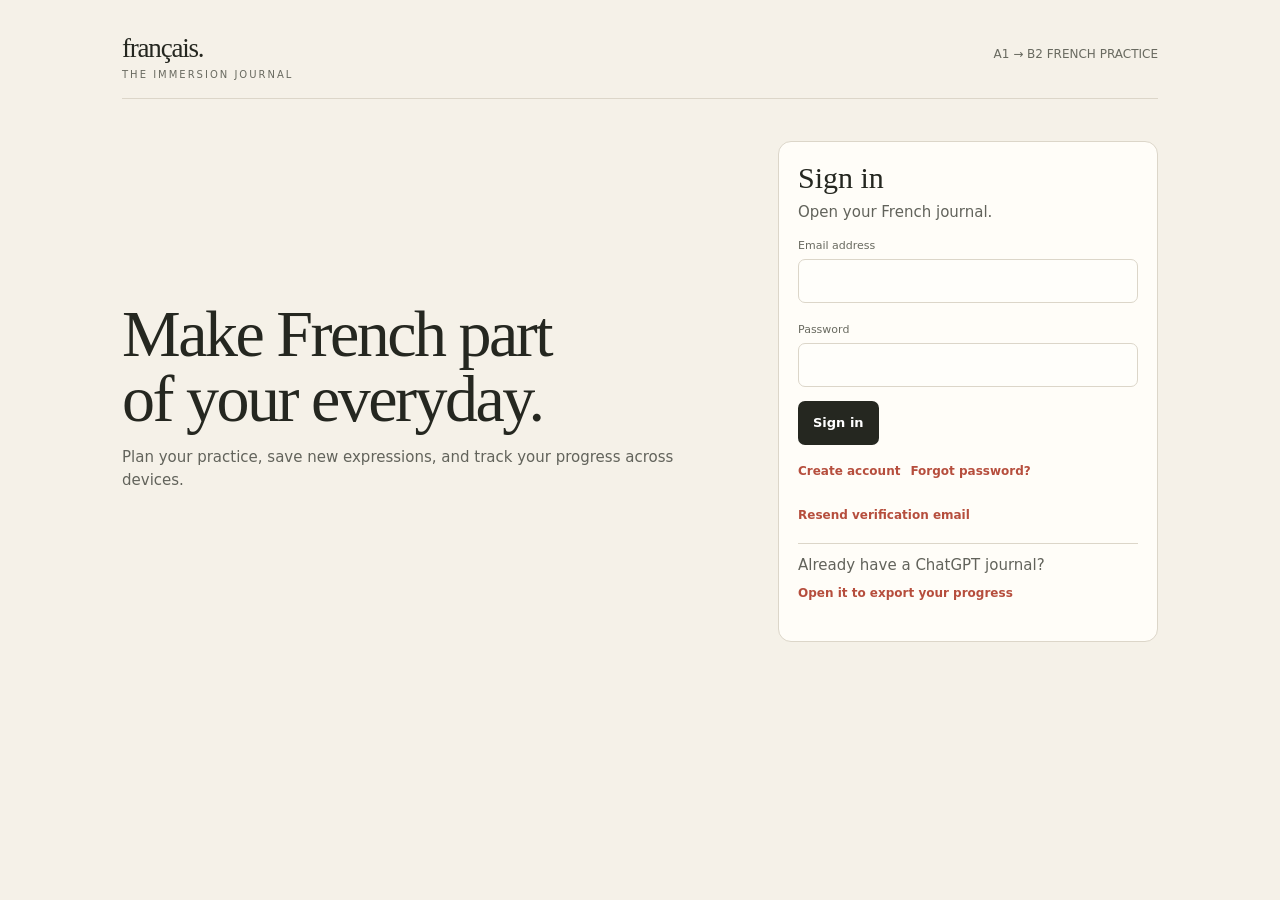
==== commit 20ccfd9a: "Add email accounts and private Supabase progress sync" ====
--- a/index.html
+++ b/index.html
@@ -4,10 +4,9 @@
 <meta charset="utf-8">
 <meta name="viewport" content="width=device-width, initial-scale=1, viewport-fit=cover">
 <meta name="referrer" content="no-referrer">
-<meta http-equiv="Content-Security-Policy" content="default-src 'self'; connect-src 'self' https://francais-immersion-journal.twinchime8.chatgpt.site; style-src 'self' 'unsafe-inline'; base-uri 'none'; object-src 'none'">
+<meta http-equiv="Content-Security-Policy" content="default-src 'self'; connect-src 'self' https://*.supabase.co; style-src 'self' 'unsafe-inline'; base-uri 'none'; object-src 'none'; form-action 'self'">
 <meta name="theme-color" content="#f5f1e8">
 <meta name="journal-owner" content="">
-<meta name="journal-service" content="https://francais-immersion-journal.twinchime8.chatgpt.site">
 <meta name="description" content="A flexible, editorial French immersion tracker from A1 to B2.">
 <link rel="manifest" href="./manifest.webmanifest">
 <link rel="icon" href="./journal/icon-192.png">
@@ -22,17 +21,36 @@
   <div class="brand">français.<small>THE IMMERSION JOURNAL</small></div>
   <div class="topright">A1 → B2 FRENCH PRACTICE</div>
 </header>
-<main class="hero sign-in-hero">
+<main class="hero sign-in-hero email-auth">
   <div>
     <h1>Make French part<br>of your everyday.</h1>
     <p>Plan your practice, save new expressions, and track your progress across devices.</p>
-    <div class="btnrow">
-      <button class="btn" id="pagesSignIn" disabled>Continue with ChatGPT</button>
+  </div>
+  <section class="card auth-card" aria-labelledby="authTitle">
+    <h2 id="authTitle">Sign in</h2>
+    <p id="authIntro" class="muted">Open your French journal.</p>
+    <form id="authForm" hidden>
+      <div id="authEmailField">
+        <label class="label" for="authEmail">Email address</label>
+        <input class="input" id="authEmail" type="email" autocomplete="email" inputmode="email" maxlength="254" required>
+      </div>
+      <div id="authPasswordField">
+        <label class="label" for="authPassword">Password</label>
+        <input class="input" id="authPassword" type="password" autocomplete="current-password" required>
+        <p class="form-note" id="authPasswordHint" hidden>Use at least 12 characters.</p>
+      </div>
+      <button class="btn" id="authSubmit" type="submit">Sign in</button>
+    </form>
+    <p id="authStatus" class="muted auth-status" role="status" aria-live="polite">Checking sign-in…</p>
+    <div class="auth-actions" id="authActions" hidden>
+      <button class="link auth-link" type="button" data-auth-mode="signup">Create account</button>
+      <button class="link auth-link" type="button" data-auth-mode="forgot">Forgot password?</button>
+      <button class="link auth-link" type="button" data-auth-mode="resend">Resend verification email</button>
+      <button class="link auth-link" type="button" data-auth-mode="signin" hidden>Back to sign in</button>
     </div>
-    <p class="sign-in-help">Use your own ChatGPT account to keep your journal private. You can create an account during sign-in.</p>
-  </div>
-<p id="pagesStatus" class="sign-in-help" role="status">Checking sign-in…</p>
-  </main>
+    <p class="muted auth-legacy">Already have a ChatGPT journal? <a class="link" href="https://francais-immersion-journal.twinchime8.chatgpt.site/" target="_blank" rel="noopener">Open it to export your progress</a></p>
+  </section>
+</main>
 </div>
 <div class="shell" id="pagesJournal" hidden>
 <header class="top"><div class="brand">français.<small>THE IMMERSION JOURNAL</small></div><div class="topright">A PERSONAL A1 → B2 PRACTICE SYSTEM
@@ -149,12 +167,13 @@
 <div class="card"><h3>Learning totals</h3><div class="metricrow"><span>Last 7 days</span><strong id="weekMinutes">0 min</strong></div><div class="minute-bars" id="weekBars" aria-label="Minutes logged each day over the past week"></div><div class="metricrow"><span>Total minutes</span><strong id="histMinutes">0</strong></div><div class="metricrow"><span>Duolingo days logged</span><strong id="histDuo">0</strong></div><div class="metricrow"><span>TV5MONDE lessons</span><strong id="histTV">0</strong></div><div class="metricrow"><span>Speaking sessions</span><strong id="histSpeak">0</strong></div><div class="metricrow"><span>Saved expressions</span><strong id="histWords">0</strong></div><div class="metricrow"><span>Planner sessions logged</span><strong id="histSessions">0</strong></div><div class="metricrow"><span>Speaking minutes</span><strong id="histSpeakingMinutes">0</strong></div><div class="metricrow"><span>TV5MONDE minutes</span><strong id="histTVMinutes">0</strong></div></div>
 <div class="card"><h3>Activity journal</h3><label class="label" for="historyFilter">Filter by activity</label><select id="historyFilter" class="input"><option value="">All activities</option></select><div id="activityHistory" class="empty">Your activity will appear here as you log it.</div></div>
 </div>
-<div class="card archive"><h3>Sync and backups</h3><p class="muted">Open this journal with the same ChatGPT account on each device. If this browser contains your old tracker progress, you can import it below.</p>
+<div class="card archive"><h3>Sync and backups</h3><p class="muted">Sign in with the same email account on each device. If this browser contains your old tracker progress, you can import it below.</p>
 <div class="btnrow"><button class="btn secondary" id="syncNow">Sync now</button><button class="btn secondary" id="importData">Import backup</button><button class="btn secondary" id="importLegacy" hidden>Import old progress from this browser</button><input type="file" id="importFile" accept=".json,application/json" hidden><button class="btn secondary" id="resetAll">Reset journal</button></div></div>
 </section>
 </main>
 <footer class="footer"><span>FRANÇAIS · A PERSONAL IMMERSION JOURNAL</span><span>Small, consistent contact with French adds up.</span></footer>
 </div>
 <div class="toast" id="toast" role="status"></div>
+<script defer src="./journal/vendor/supabase-2.119.0.js"></script>
 <script type="module" src="./journal/pages.js"></script>
 </body></html>
--- a/journal/journal.css
+++ b/journal/journal.css
@@ -22,3 +22,15 @@
 .account-row #pagesSignOut{white-space:nowrap}
 .sign-in-hero #pagesStatus:empty{display:none}
 .sign-in-hero #pagesStatus{min-height:0;margin:0}
+
+.email-auth{grid-template-columns:minmax(0,1fr) minmax(280px,380px);align-items:center;gap:28px}
+.auth-card h2{font:30px var(--serif);margin:0 0 5px}
+.auth-card #authIntro,.auth-card .auth-status{margin:6px 0 14px}
+.auth-status:empty{display:none}.auth-status[data-error="true"]{color:#a04435}
+.auth-card #authSubmit{margin-top:3px}
+.auth-actions:not([hidden]){display:flex;flex-wrap:wrap;column-gap:10px;margin-top:4px}
+.auth-link{border:0;background:transparent;padding:0;text-align:left;min-height:44px}
+.auth-link[hidden]{display:none}
+.auth-card .auth-legacy{border-top:1px solid var(--line);margin:10px 0 0;padding-top:10px}
+.auth-card .auth-legacy .link{min-height:32px}
+@media(max-width:720px){.email-auth{grid-template-columns:1fr;min-height:0;align-items:start;gap:18px}.auth-card{max-width:440px;width:100%}}
